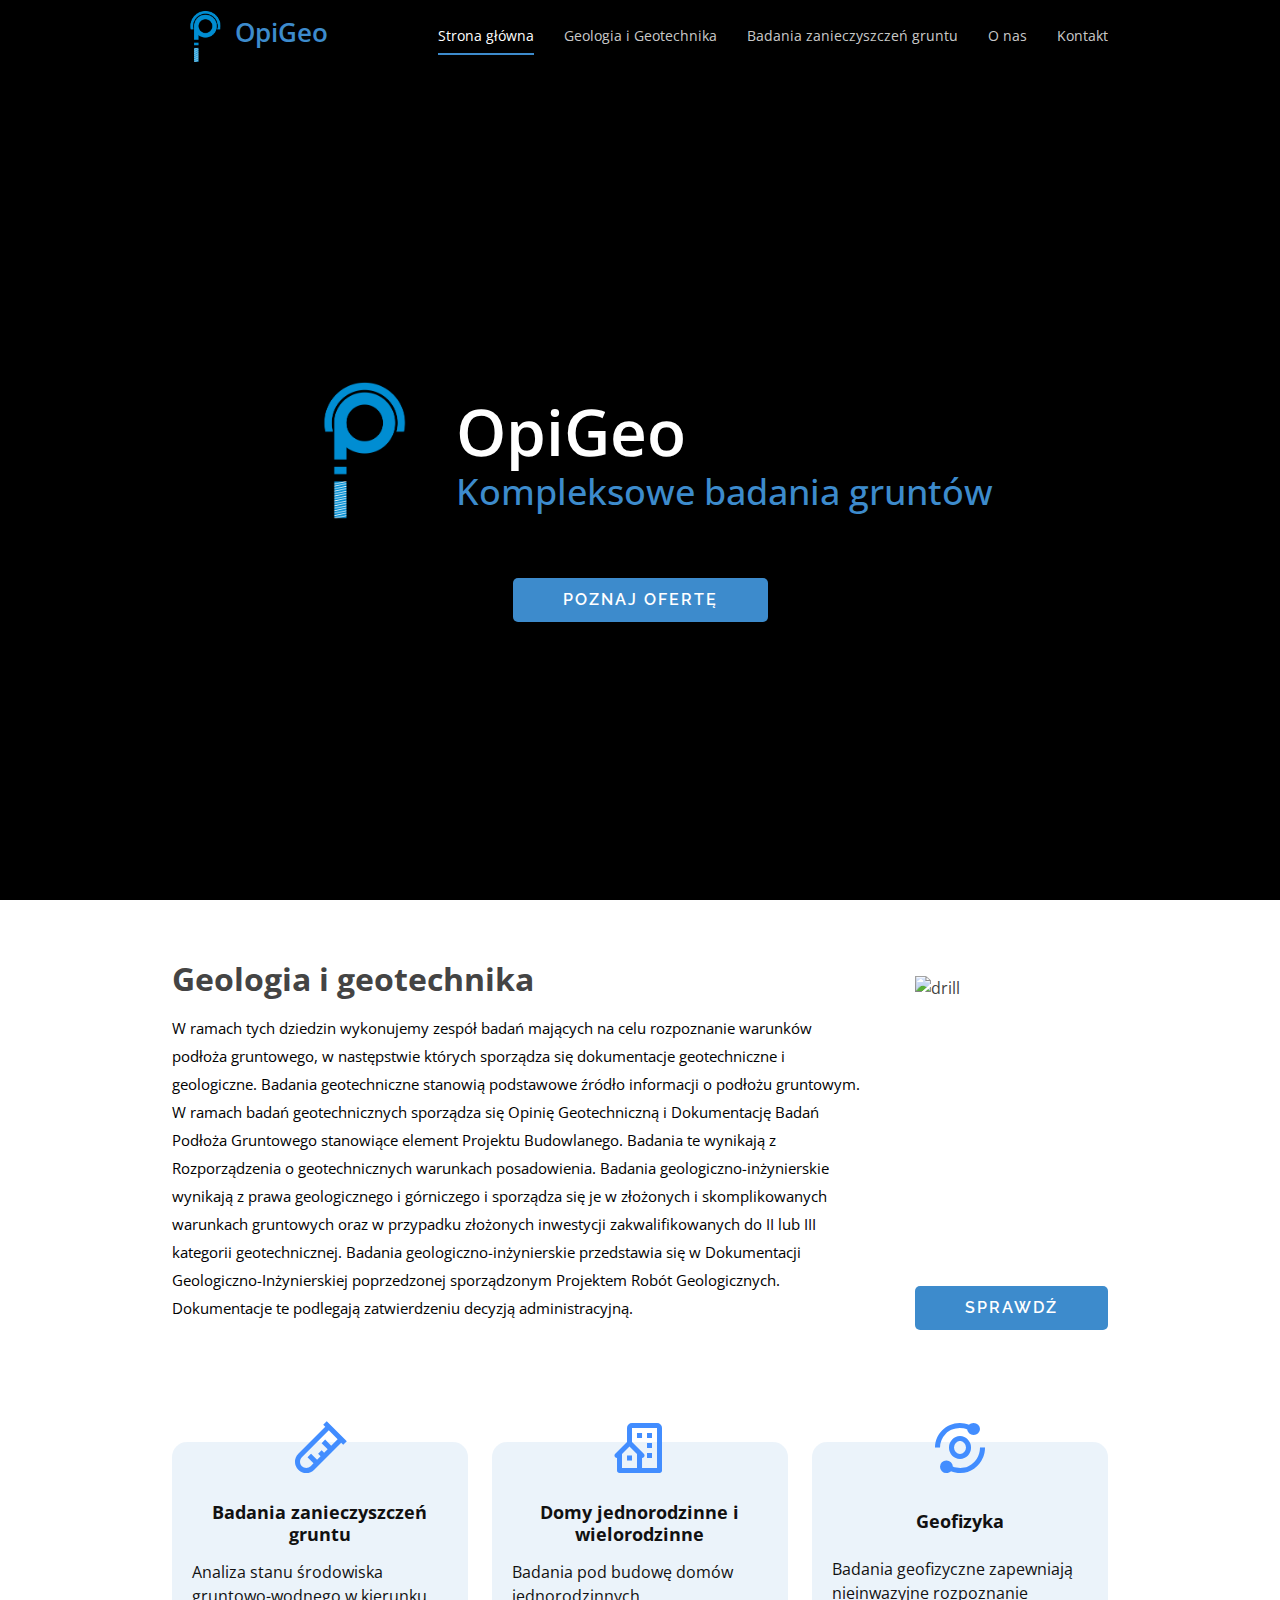
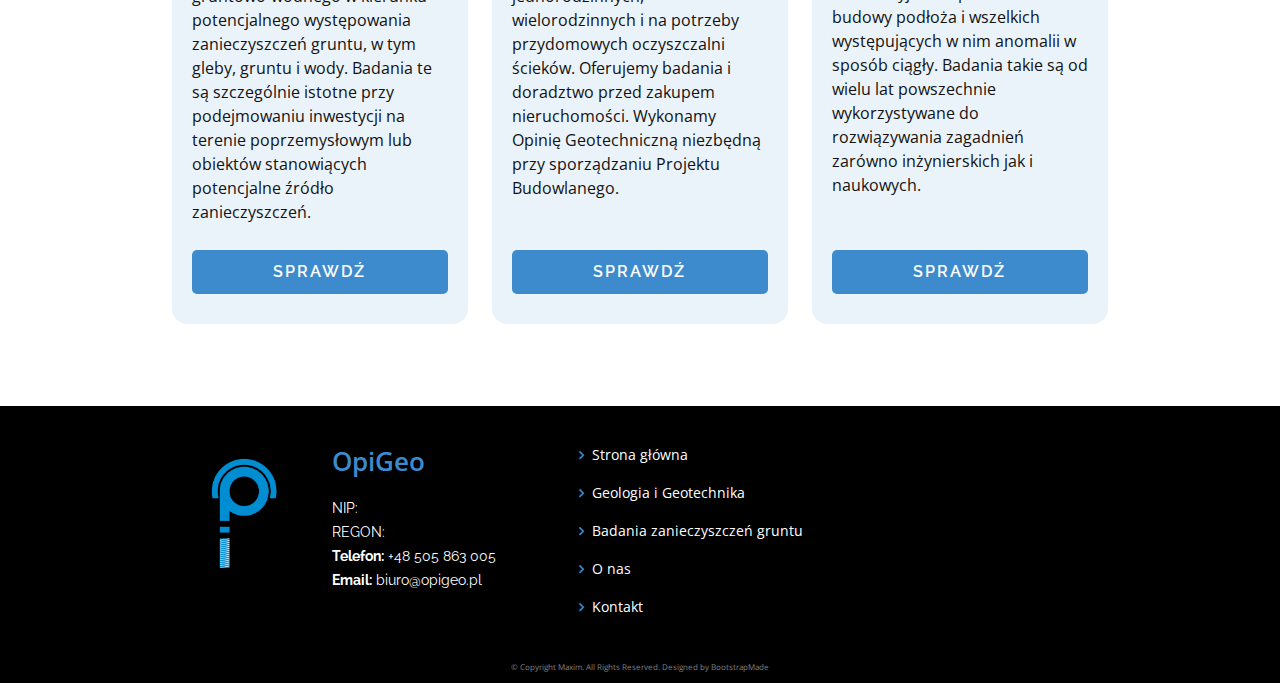
==== index.html @ 68a8a33f "deleted unnecessary vendor files" ====
<!DOCTYPE html>
<html lang="en">

<head>
  <meta charset="utf-8">
  <meta content="width=device-width, initial-scale=1.0" name="viewport">

  <title>Opigeo | Badania geologiczne</title>
  <meta content="Badania pod budowę domów jednorodzinnych, wielorodzinnych i na potrzeby przydomowych oczyszczalni ścieków" name="description">
  <meta content="Badania geologiczne Warszawa wiercenia Warszawa wiercenia Mińsk wiercenia Siedlce geolog Warszawa geolog" name="keywords">

  <!-- Favicons -->
  <link href="assets/img/logo.png" rel="icon">
  <link href="assets/img/logo.png" rel="apple-touch-icon">

  <!-- Google Fonts -->
  <link href="https://fonts.googleapis.com/css?family=Open+Sans:300,300i,400,400i,600,600i,700,700i|Raleway:300,300i,400,400i,500,500i,600,600i,700,700i|Poppins:300,300i,400,400i,500,500i,600,600i,700,700i" rel="stylesheet">

  <!-- Vendor CSS Files -->
  <link href="assets/vendor/bootstrap/css/bootstrap.min.css" rel="stylesheet">
  <link href="assets/vendor/boxicons/css/boxicons.min.css" rel="stylesheet">

  <!-- Template Main CSS File -->
  <link href="css/style.css" rel="stylesheet">
</head>

<body>
  <!-- ======= Header ======= -->
  <header id="header" class="fixed-top d-flex align-items-center">
    <div class="container d-flex justify-content-between">
      <!-- Logo -->
      <div class="logo">
        <a href="index.html"><img src="assets/img/logo.png" alt="logo" class="img-fluid">OpiGeo</a>
      </div>
      <!-- Navbar -->
      <nav id="navbar" class="navbar">
        <ul>
          <li><a class="nav-link active" href="index.html">Strona główna</a></li>
          <li><a class="nav-link" href="geology-and-geophysics.html">Geologia i Geotechnika</a></li>
          <li><a class="nav-link" href="contamination-surveys.html">Badania zanieczyszczeń gruntu</a></li>
          <li><a class="nav-link" href="about.html">O nas</a></li>
          <li><a class="nav-link" href="contact.html">Kontakt</a></li>
        </ul>
        <i class="bi bi-list mobile-nav-toggle"></i>
      </nav>
    </div>
  </header>

  <main id="main">
    <!-- Banner -->
    <section id="banner" class="d-flex flex-column justify-content-center align-items-center">
      <div class="d-flex align-items-center align-items-sm-end flex-column flex-sm-row">
        <img src="assets/img/logo.png" alt="logo">
        <div class="container" data-aos="fade-up">
          <h1>OpiGeo</h1>
          <h2>Kompleksowe badania gruntów</h2>
        </div>
      </div>
      <a href="#services" class="btn-get-started scrollto">
        <p>Poznaj ofertę</p>
      </a>
    </section>

    <!-- ======= Geofizyka i Geotechnika ======= -->
    <section id="services" class="services">
      <div class="container">
        <div class="big-box">
          <div class="d-flex">
            <div>
              <h2 class="big-box-title mb-3">Geologia i geotechnika</h2>
              <p class="description">
                W ramach tych dziedzin wykonujemy zespół badań mających na celu rozpoznanie warunków podłoża gruntowego, w następstwie których sporządza się dokumentacje geotechniczne i geologiczne.
                
                Badania geotechniczne stanowią podstawowe źródło informacji o podłożu gruntowym. W ramach badań geotechnicznych sporządza się Opinię Geotechniczną i Dokumentację Badań Podłoża Gruntowego stanowiące element Projektu Budowlanego. Badania te wynikają z Rozporządzenia o geotechnicznych warunkach posadowienia.
                
                Badania geologiczno-inżynierskie wynikają z prawa geologicznego i górniczego i sporządza się je w złożonych i skomplikowanych warunkach gruntowych oraz w przypadku złożonych inwestycji zakwalifikowanych do II lub III kategorii geotechnicznej.
                Badania geologiczno-inżynierskie przedstawia się w Dokumentacji Geologiczno-Inżynierskiej poprzedzonej sporządzonym Projektem Robót Geologicznych. Dokumentacje te podlegają zatwierdzeniu decyzją administracyjną.
              </p>
            </div>
            <div class="ms-lg-5 d-flex flex-column justify-content-between pt-3">
              <img src="https://i.imgur.com/B8pIRkp.png" alt="drill" height="300">
              <a href="geology-and-geophysics.html" class="box-btn">Sprawdź</a>
            </div>
          </div>
        </div>

        <!-- Badania zanieczyszczeń gruntu -->
        <div class="row">
          <div class="col-md-12 col-lg-4 d-flex align-items-stretch mb-5 mb-lg-0">
            <div class="icon-box">
              <a href="contamination-surveys.html">
                <div class="icon"><i class="bx bx-test-tube"></i></div>
                <h4 class="title">Badania zanieczyszczeń gruntu</h4>
                <p class="description">
                  Analiza stanu środowiska gruntowo-wodnego w  kierunku potencjalnego występowania zanieczyszczeń gruntu, w tym gleby, gruntu i wody. Badania te są szczególnie istotne przy podejmowaniu inwestycji na terenie poprzemysłowym lub obiektów stanowiących potencjalne źródło zanieczyszczeń.
                </p>
                <a href="contamination-surveys.html" class="box-btn">Sprawdź</a>
              </a>
            </div>
          </div>

          <!-- Domy jednorodzinne i wielorodzinne -->
          <div class="col-md-12 col-lg-4 d-flex align-items-stretch mb-5 mb-lg-0">
            <div class="icon-box">
              <a href="geology-and-geophysics.html#houses-and-buildings">
                <div class="icon"><i class="bx bx-building-house"></i></div>
                <h4 class="title">Domy jednorodzinne i wielorodzinne</h4>
                <p class="description">
                  Badania pod budowę domów jednorodzinnych, wielorodzinnych i na potrzeby przydomowych oczyszczalni ścieków. Oferujemy badania i doradztwo przed zakupem nieruchomości. Wykonamy Opinię Geotechniczną niezbędną przy sporządzaniu Projektu Budowlanego.
                </p>
                <a href="geology-and-geophysics.html#houses-and-buildings" class="box-btn">Sprawdź</a>
              </a>
            </div>
          </div>

          <!-- Geofizyka -->
          <div class="col-md-12 col-lg-4 d-flex align-items-stretch mb-5 mb-lg-0">
            <div class="icon-box">
              <a href="geology-and-geophysics.html#geophysics">
                <div class="icon"><i class="bx bx-analyse"></i></div>
                <h4 class="title">Geofizyka</h4>
                <p class="description">
                  Badania geofizyczne zapewniają nieinwazyjne rozpoznanie budowy podłoża i wszelkich występujących w nim anomalii w sposób ciągły. Badania takie są od wielu lat powszechnie wykorzystywane do rozwiązywania zagadnień zarówno inżynierskich jak i naukowych.
                </p>
                <a href="geology-and-geophysics.html#geophysics" class="box-btn">Sprawdź</a>
              </a>
            </div>
          </div>
        </div>
      </div>
    </section>
  </main>

  <!-- ======= Footer ======= -->
  <footer id="footer">
    <div class="footer-top">
      <div class="container">
        <div class="row">
          <div class="col-lg-2 col-sm-2">
            <img src="assets/img/logo.png" alt="logo">
          </div>

          <div class="col-lg-3 col-sm-4">
            <div class="footer-info">
              <h3>OpiGeo</h3>
              <p>
                NIP:
                <br>
                REGON:
                <br>
                <strong>Telefon:</strong> +48 505 863 005<br>
                <strong>Email:</strong> biuro@opigeo.pl<br>
              </p>
            </div>
          </div>

          <div class="col-lg-6 col-sm-6 footer-links d-sm-block d-none">
            <ul>
              <li><i class="bx bx-chevron-right"></i> <a href="index.html">Strona główna</a></li>
              <li><i class="bx bx-chevron-right"></i> <a href="geology-and-geophysics.html">Geologia i Geotechnika</a></li>
              <li><i class="bx bx-chevron-right"></i> <a href="contamination-surveys.html">Badania zanieczyszczeń gruntu</a></li>
              <li><i class="bx bx-chevron-right"></i> <a href="about.html">O nas</a></li>
              <li><i class="bx bx-chevron-right"></i> <a href="contact.html">Kontakt</a></li>
            </ul>
          </div>
        </div>
      </div>
    </div>

    <div class="container">
      <div class="credits">
        &copy; Copyright Maxim. All Rights Reserved. Designed by <a href="https://bootstrapmade.com/">BootstrapMade</a>
      </div>
    </div>
  </footer>

  <a href="#" class="back-to-top d-flex align-items-center justify-content-center"><i class="bi bi-arrow-up-short"></i></a>

  <!-- Vendor JS Files -->
  <script src="assets/vendor/bootstrap/js/bootstrap.bundle.min.js"></script>

  <!-- Template Main JS File -->
  <script src="js/main.js"></script>

  <!-- Schema -->
  <script type="application/ld+json">
    {
      "@context": "https://schema.org/",
      "@type": "Service",
      "serviceType": "Badania geologiczne i geofizyczne",
      "provider": {
        "@type": "LocalBusiness",
        "name": "OpiGeo"
      },
      "areaServed": {
        "@type": "AdministrativeArea",
        "name": "Warszawa"
      },
      "availableChannel": {
        "serviceLocation": {
          "@type": "Office",
          "name": "Warszawa",
          "address": {
            "@type": "PostalAddress",
            "streetAddress": "Potockich 112/32",
            "addressLocality": "Warszawa",
            "addressRegion": "Mazowieckie",
            "postalCode": "04-534"
          }
        }
      }
      "hasOfferCatalog": {
        "@type": "OfferCatalog",
        "name": "Badania gruntów",
        "itemListElement": [
          {
            "@type": "Offer",
            "itemOffered": {
              "@type": "Service",
              "name": "Badania geologiczne"
            }
          },
          {
            "@type": "Offer",
            "itemOffered": {
              "@type": "Service",
              "name": "Badania geofizyczne"
            }
          },
          {
            "@type": "Offer",
            "itemOffered": {
              "@type": "Service",
              "name": "Badania zanieczyszczeń"
            }
          },
          {
            "@type": "Offer",
            "itemOffered": {
              "@type": "Service",
              "name": "Dokumentacja geotechniczna"
            }
          },
        ]
      },
    }
  </script>
</body>
</html>
---- css/style.css ----
/*--------------------------------------------------------------
# General
--------------------------------------------------------------*/
body {
  font-family: "Open Sans", sans-serif;
  color: #444444;
  position: relative;
  min-height: 100vh;
  display: flex;
  flex-direction: column;
  justify-content: space-between;
}

a {
  color: rgba(61, 139, 204, 1);
  text-decoration: none;
}

a:hover {
  color: rgb(18, 123, 209);
  text-decoration: none;
}
/*--------------------------------------------------------------
# Back to top button
--------------------------------------------------------------*/
.back-to-top {
  position: fixed;
  visibility: hidden;
  opacity: 0;
  right: 15px;
  bottom: 15px;
  z-index: 996;
  background: rgba(61, 139, 204, 1);
  width: 40px;
  height: 40px;
  border-radius: 4px;
  transition: all 0.4s;
}
.back-to-top i {
  font-size: 28px;
  color: #fff;
  line-height: 0;
}
.back-to-top:hover {
  background: rgba(61, 139, 204, 1);
  color: #fff;
}
.back-to-top.active {
  visibility: visible;
  opacity: 1;
}

[data-aos-delay] {
  transition-delay: 0s !important;
}

/*--------------------------------------------------------------
# Header
--------------------------------------------------------------*/
#header {
  height: 70px;
  transition: all 0.5s;
  z-index: 997;
  background: #000;
}
#header .logo a, #header .logo h1 a:hover {
  font-size: 26px;
  margin: 0;
  font-weight: 600;
  text-decoration: none;
}
#header .logo img {
  padding: 0;
  margin: 0;
  max-height: 75px;
}
@media (max-width: 992px) {
  #header {
    height: 60px;
  }
}

/*--------------------------------------------------------------
# Navigation Menu
--------------------------------------------------------------*/
/* Desktop Navigation */
.navbar {
  padding: 0;
}
.navbar ul {
  margin: 0;
  padding: 0;
  display: flex;
  list-style: none;
  align-items: center;
}
.navbar li {
  position: relative;
}
.navbar > ul > li + li {
  margin-left: 30px;
}
.navbar a, .navbar a:focus {
  display: flex;
  align-items: center;
  justify-content: space-between;
  padding: 12px 0;
  font-size: 14px;
  color: rgba(255, 255, 255, 0.8);
  white-space: nowrap;
  transition: 0.3s;
  position: relative;
}
.navbar a i, .navbar a:focus i {
  font-size: 12px;
  line-height: 0;
  margin-left: 5px;
}
.navbar > ul > li > a:before {
  content: "";
  position: absolute;
  width: 100%;
  height: 2px;
  bottom: 3px;
  left: 0;
  background-color: rgba(61, 139, 204, 1);
  visibility: hidden;
  width: 0px;
  transition: all 0.3s ease-in-out 0s;
}
.navbar a:hover:before, .navbar li:hover > a:before, .navbar .active:before {
  visibility: visible;
  width: 100%;
}
.navbar a:hover, .navbar .active, .navbar .active:focus, .navbar li:hover > a {
  color: #fff;
}
.navbar .dropdown ul {
  display: block;
  position: absolute;
  left: 0;
  top: 100%;
  margin: 0;
  padding: 10px 0;
  z-index: 99;
  opacity: 0;
  visibility: hidden;
  background: #fff;
  box-shadow: 0px 0px 30px rgba(127, 137, 161, 0.25);
  transition: 0.3s;
}
.navbar .dropdown ul li {
  min-width: 200px;
}
.navbar .dropdown ul a {
  padding: 10px 20px;
  font-size: 14px;
  text-transform: none;
  font-weight: 500;
  color: #062822;
}
.navbar .dropdown ul a i {
  font-size: 12px;
}
.navbar .dropdown ul a:hover, .navbar .dropdown ul .active:hover, .navbar .dropdown ul li:hover > a {
  color: rgba(61, 139, 204, 1);
}
.navbar .dropdown:hover > ul {
  opacity: 1;
  visibility: visible;
}
.navbar .dropdown .dropdown ul {
  top: 0;
  left: calc(100% - 30px);
  visibility: hidden;
}
.navbar .dropdown .dropdown:hover > ul {
  opacity: 1;
  top: 0;
  left: 100%;
  visibility: visible;
}
@media (max-width: 1366px) {
  .navbar .dropdown .dropdown ul {
    left: -90%;
  }
  .navbar .dropdown .dropdown:hover > ul {
    left: -100%;
  }
}

/* Mobile Navigation */
.mobile-nav-toggle {
  color: #fff;
  font-size: 28px;
  cursor: pointer;
  display: none;
  line-height: 0;
  transition: 0.5s;
}

@media (max-width: 991px) {
  .mobile-nav-toggle {
    display: block;
  }

  .navbar ul {
    display: none;
  }
}
.navbar-mobile {
  position: fixed;
  overflow: hidden;
  top: 0;
  right: 0;
  left: 0;
  bottom: 0;
  background: rgba(16, 31, 29, 0.9);
  transition: 0.3s;
  z-index: 0;
}
.navbar-mobile .mobile-nav-toggle {
  position: absolute;
  top: 15px;
  right: 15px;
}
.navbar-mobile ul {
  display: block;
  position: absolute;
  top: 55px;
  right: 15px;
  bottom: 15px;
  left: 15px;
  padding: 10px 0;
  background-color: #fff;
  overflow-y: auto;
  transition: 0.3s;
}
.navbar-mobile > ul > li + li {
  margin: 0;
}
.navbar-mobile a:hover:before, .navbar-mobile li:hover > a:before, .navbar-mobile .active:before {
  visibility: hidden;
}
.navbar-mobile a, .navbar-mobile a:focus {
  padding: 10px 20px;
  font-size: 15px;
  color: #21413c;
}
.navbar-mobile a:hover, .navbar-mobile .active, .navbar-mobile li:hover > a {
  color: rgba(61, 139, 204, 1);
}
.navbar-mobile .getstarted, .navbar-mobile .getstarted:focus {
  margin: 15px;
}
.navbar-mobile .dropdown ul {
  position: static;
  display: none;
  margin: 10px 20px;
  padding: 10px 0;
  z-index: 99;
  opacity: 1;
  visibility: visible;
  background: #fff;
  box-shadow: 0px 0px 30px rgba(127, 137, 161, 0.25);
}
.navbar-mobile .dropdown ul li {
  min-width: 200px;
}
.navbar-mobile .dropdown ul a {
  padding: 10px 20px;
}
.navbar-mobile .dropdown ul a i {
  font-size: 12px;
}
.navbar-mobile .dropdown ul a:hover, .navbar-mobile .dropdown ul .active:hover, .navbar-mobile .dropdown ul li:hover > a {
  color: rgba(61, 139, 204, 1);
}
.navbar-mobile .dropdown > .dropdown-active {
  display: block;
}
/*--------------------------------------------------------------
# Main
--------------------------------------------------------------*/
#main {
  flex: 1 1 0;
  padding-top: 70px;
}
@media (max-width: 992px) {
  #main {
    padding-top: 60px;
  }
}
/*--------------------------------------------------------------
# Sections General
--------------------------------------------------------------*/
section {
  padding: 20px 0 50px 0;
  overflow: hidden;
}
.section-bg {
  background-color: rgba(61, 139, 204, 0.1);
}
.section-title {
  padding-bottom: 40px;
  text-align: center;
  color: rgba(61, 139, 204, 1);
  margin: 3rem 0 5rem 0;
  text-transform: uppercase;
  font-size: 60px;
  z-index: 3;
  font-weight: 600;
  padding-bottom: 0;
  letter-spacing: 1px;
}
.section-title p {
  margin-bottom: 0;
}
@media(max-width: 576px) {
  .section-title {
    font-size: 32px;
  }
}
/*--------------------------------------------------------------
# Swiper
--------------------------------------------------------------*/
.swiper .swiper-carousel, .swiper .swiper-slider {
  overflow: hidden;
}
.swiper .swiper-item {
  box-sizing: content-box;
  height: 570px;
  width: auto;
}
.swiper .swiper-item img {
  box-sizing: content-box;
  height: 500px;
  width: 100%;
  border-radius: 10px;
}
.swiper .swiper-item h4 {
  font-size: 14px;
  color: #999;
  margin: 20px 0;
  text-align: center;
}
.swiper .swiper-pagination {
  margin-top: 20px;
  position: relative;
}
.swiper .swiper-pagination .swiper-pagination-bullet {
  width: 12px;
  height: 12px;
  background-color: #fff;
  opacity: 1;
  border: 1px solid rgba(61, 139, 204, 1);
}
.swiper .swiper-pagination .swiper-pagination-bullet-active {
  background-color: rgba(61, 139, 204, 1);
}
@media (max-width: 768px) {
  .swiper .swiper-item {
    height: 470px;
  }
  .swiper .swiper-item img {
  height: 400px;
}
}
@media (max-width: 576px) {
  .swiper .swiper-item {
    height: 300px;
  }
  .swiper .swiper-item img {
    height: 250px;
  }
}
/*--------------------------------------------------------------
# Banner Section
--------------------------------------------------------------*/
#banner {
  width: 100%;
  height: calc(100vh - 70px);
  background: url("https://i.imgur.com/GIBEQB3.jpg") center;
  background-color: black;
  background-size: cover;
  position: relative;
  padding: 0;
  margin-bottom: 40px;
}
#banner:before {
  content: "";
  background: rgba(0, 0, 0, 0.5);
  position: absolute;
  bottom: 0;
  top: 0;
  left: 0;
  right: 0;
  z-index: 1;
}
#banner img {
  z-index: 2;
  max-height: 200px;
}
#banner .container {
  z-index: 2;
  margin-top: -60px;
}
#banner h1 {
  margin: 0 0 10px 0;
  font-size: 64px;
  font-weight: 600;
  line-height: 56px;
  color: #fff;
}
#banner h2 {
  color: rgba(61, 139, 204, 1);
  margin-bottom: 35px;
  font-size: 36px;
}
#banner .btn-get-started {
  font-family: "Raleway", sans-serif;
  text-transform: uppercase;
  font-weight: 600;
  font-size: 16px;
  letter-spacing: 2px;
  padding: 10px 50px;
  border-radius: 5px;
  transition: 0.5s;
  background: rgba(61, 139, 204, 1);
  color: #fff;
  z-index: 2;
  margin-top: 30px;
}
#banner .btn-get-started:hover {
  background: #fff;
  color: rgba(61, 139, 204, 1);
}
#banner .btn-get-started p {
  margin-bottom: 0;
}
@media (min-width: 1024px) {
  #banner {
    background-attachment: fixed;
  }
}
@media (max-width: 992px) {
  #banner {
    height: calc(83vh - 60px);
  }
}
@media (max-width: 768px) {
  #banner {
    height: calc(50vh - 70px);
  }
  #banner h1 {
    font-size: 28px;
    line-height: 36px;
  }
  #banner h2 {
    font-size: 18px;
    line-height: 24px;
    margin-bottom: 30px;
  }
}
@media (max-width: 576px) {
  #banner {
    height: calc(100vh - 70px);
  }
  #banner h1 {
    text-align: center;
  }
  #banner h2 {
    text-align: center;
  }
  #banner img {
    margin-bottom: 70px;
    max-height: 150px;
  }
}
#banner.subpage-banner {
  height: 30vh;
}
/*--------------------------------------------------------------
# Services
--------------------------------------------------------------*/
.services .box {
  margin: 2.5rem 0;
}
.services .big-box {
  margin-bottom: 7rem;
}
.services .big-box .big-box-title {
  font-weight: 700;
}
.services .big-box .description {
  font-size: 15px;
  line-height: 28px;
  color: #000;
  margin-bottom: 0;
}
.services .icon-box {
  padding: 60px 20px 30px 20px;
  position: relative;
  display: flex;
  flex-direction: column;
  justify-content: space-between;
  margin: 0;
  background: rgba(61, 139, 204, 0.1);
  transition: all 0.3s ease-in-out;
  border-radius: 15px;
  margin-bottom: 2rem;
  overflow: visible;
}
.services .icon-box:hover {
  box-shadow: 0 2px 29px 0 rgba(61, 139, 204, 0.4);
}
.services .icon i {
  font-size: 60px;
  line-height: 1;
  margin-bottom: 15px;
  color: #428DFF;
  position: absolute;
  top: -24px;
  left: calc(50% - 30px);
}
.services .icon-box .title {
  font-weight: 700;
  margin-bottom: 15px;
  font-size: 18px;
  text-align: center;
  color: #111;
  min-height: 40px;
  display: flex;
  align-items: center;
  justify-content: center;
}
.services .icon-box .description {
    color: #111;
}
.services .box-btn {
  font-family: "Raleway", sans-serif;
  text-transform: uppercase;
  font-weight: 600;
  font-size: 16px;
  letter-spacing: 2px;
  padding: 10px 50px;
  border-radius: 5px;
  transition: 0.5s;
  background: rgba(61, 139, 204, 1);
  color: #fff;
  z-index: 2;
  margin-top: 10px;
  display: flex;
  justify-content: center;
}
.services .box-btn:hover {
  background: #fff;
  color: rgba(61, 139, 204, 1);
  box-shadow: 0 2px 29px 0 rgba(61, 139, 204, 0.4);
}

@media (max-width: 992px) {
  .services .big-box > div {
    flex-direction: column;
  }
  .services .big-box img {
    width: auto;
    margin: 0 auto;
    margin-bottom: 30px;
  }
  .services .big-box .description {
    margin: 2rem 0 2rem 0;
  }
}
@media (max-width: 576px) {
  .services .description img {
    float: none;
    max-width: 300px;
    height: auto;
    margin: 1rem auto 3rem auto;
  }
}

/*--------------------------------------------------------------
# Geology and Geophysics
--------------------------------------------------------------*/
.geo div.d-flex {
  margin-bottom: 5rem;
  justify-content: space-between;
}
.geo h3 {
  font-weight: 700;
  margin-bottom: 2rem;
}
.geo img {
  max-width: 500px;
  max-height: 400px;
  border-radius: 10px;
  margin-left: 3rem;
}
.geo ul {
  padding-left: 0;
}
.geo ul.column {
  width: 500px;
  margin-left: 3rem;
}
.geo ul li {
  list-style-type: none;
  padding: 5px 0;
  display: flex;
}
.geo ul li:before {
  content: url('https://i.imgur.com/yeJZDq8.png?1') ;
  display: block;
  margin-right: 15px;
}
.geo .box-btn {
  text-align: center;
  min-width: 300px;
}
@media (max-width: 992px) {
  .geo div.d-flex {
    flex-direction: column;
  }
  .geo img {
    max-width: 100%;
    max-height: auto;
    margin-left: 0;
  }
  .geo ul.column {
    width: 100%;
    margin-left: 0;
  }
}
/*--------------------------------------------------------------
# Contamination surveys
--------------------------------------------------------------*/
.contamination-surveys .container {
  flex-wrap: wrap;
  margin: 40px auto;
}
.contamination-surveys .container img {
  max-width: 500px;
  max-height: 400px;
  border-radius: 10px;
  margin-left: 3rem;
  margin-bottom: 3rem;
}
.contamination-surveys ul {
  padding-left: 0;
}
.contamination-surveys ul.column {
  width: 500px;
  margin-left: 3rem;
}
.contamination-surveys ul li {
  list-style-type: none;
  padding: 10px 0;
  display: flex;
}
.contamination-surveys ul li:before {
  content: url('https://i.imgur.com/yeJZDq8.png?1') ;
  display: block;
  margin-right: 15px;
}
.contamination-surveys .text p {
  margin-bottom: 1rem;
  text-align: justify;
}
.contamination-surveys .text p:last-of-type {
  margin-bottom: 2rem;
}
@media (min-width: 1400px) {
  .container {
      max-width: 960px;
  }
}
@media (min-width: 1200px) {
  .container {
      max-width: 960px;
  }
}
@media(max-width: 992px) {
  .contamination-surveys .container img {
    margin-left: 0;
    max-width: 100%;
  }
}
/*--------------------------------------------------------------
# Contact
--------------------------------------------------------------*/
.contact p {
  text-align: justify;
}
.contact ul {
  padding-left: 0;
}
.contact ul li {
  list-style-type: none;
  padding: 5px 0;
  display: flex;
}
.contact ul li:before {
  content: url('https://i.imgur.com/yeJZDq8.png?1') ;
  display: block;
  margin-right: 15px;
}
.contact .info {
  padding: 30px;
  width: 100%;
  background: #fff;
  box-shadow: 0px 2px 15px rgba(0, 0, 0, 0.1);
}
.contact .info i {
  font-size: 20px;
  color: rgba(61, 139, 204, 1);
  float: left;
  width: 44px;
  height: 44px;
  background: rgb(207, 234, 255);
  display: flex;
  justify-content: center;
  align-items: center;
  border-radius: 50px;
  transition: all 0.3s ease-in-out;
}
.contact .info h4 {
  padding: 0 0 0 60px;
  font-size: 22px;
  font-weight: 600;
  margin-bottom: 5px;
  color: rgba(61, 139, 204, 1);
}
.contact .info p {
  padding: 0 0 0 60px;
  margin-bottom: 0;
  font-size: 14px;
  color: rgb(10, 68, 116);
}
.contact .info .email p {
  padding-top: 5px;
}
.contact .info .social-links {
  padding-left: 60px;
}
.contact .info .social-links a {
  font-size: 18px;
  display: inline-block;
  background: #333;
  color: #fff;
  line-height: 1;
  padding: 8px 0;
  border-radius: 50%;
  text-align: center;
  width: 36px;
  height: 36px;
  transition: 0.3s;
  margin-right: 10px;
}
.contact .info .social-links a:hover {
  background: rgba(61, 139, 204, 1);
  color: #fff;
}
.contact .info .email:hover i, .contact .info .address:hover i, .contact .info .phone:hover i {
  background: rgba(61, 139, 204, 1);
  color: #fff;
}
.contact .php-email-form {
  width: 100%;
  padding: 30px;
  background: #fff;
  box-shadow: 0 0 24px 0 rgba(0, 0, 0, 0.12);
}
.contact .php-email-form .form-group {
  padding-bottom: 8px;
}
.contact .php-email-form .error-message {
  display: none;
  color: #fff;
  background: #ed3c0d;
  text-align: left;
  padding: 15px;
  font-weight: 600;
}
.contact .php-email-form .error-message br + br {
  margin-top: 25px;
}
.contact .php-email-form .sent-message {
  display: none;
  color: #fff;
  background: rgba(61, 139, 204, 1);
  text-align: center;
  padding: 15px;
  font-weight: 600;
}
.contact .php-email-form .loading {
  display: none;
  background: #fff;
  text-align: center;
  padding: 15px;
}
.contact .php-email-form .loading:before {
  content: "";
  display: inline-block;
  border-radius: 50%;
  width: 24px;
  height: 24px;
  margin: 0 10px -6px 0;
  border: 3px solid rgba(61, 139, 204, 1);
  border-top-color: #eee;
  -webkit-animation: animate-loading 1s linear infinite;
  animation: animate-loading 1s linear infinite;
}
.contact .php-email-form input, .contact .php-email-form textarea {
  border-radius: 0;
  box-shadow: none;
  font-size: 14px;
}
.contact .php-email-form input {
  height: 44px;
}
.contact .php-email-form textarea {
  padding: 10px 12px;
}
.contact .php-email-form button[type=submit] {
  background: rgba(61, 139, 204, 1);
  border: 0;
  padding: 10px 24px;
  color: #fff;
  transition: 0.4s;
  border-radius: 4px;
}
.contact .php-email-form button[type=submit]:hover {
  background: rgba(61, 139, 204, 1);
}
@-webkit-keyframes animate-loading {
  0% {
    transform: rotate(0deg);
  }
  100% {
    transform: rotate(360deg);
  }
}
@keyframes animate-loading {
  0% {
    transform: rotate(0deg);
  }
  100% {
    transform: rotate(360deg);
  }
}
/*--------------------------------------------------------------
# Footer
--------------------------------------------------------------*/
#footer {
  background: black;
  padding: 0 0 10px 0;
  color: #fff;
  font-size: 14px;
}
#footer .footer-top {
  background: black;
  padding: 40px 0 10px 0;
}
#footer .footer-top img {
  max-width: 100%;
  margin-top: -15px;
}
#footer .footer-top .footer-info {
  margin-bottom: 15px;
}
#footer .footer-top .footer-info h3 {
  margin: 0 0 20px 0;
  padding: 2px 0 2px 0;
  line-height: 1;
  color: rgba(61, 139, 204, 1);
  font-size: 26px;
  font-weight: 600;
  text-decoration: none;
  font-family: "Open Sans", sans-serif;
}
#footer .footer-top .footer-info p {
  font-size: 14px;
  line-height: 24px;
  margin-bottom: 0;
  font-family: "Raleway", sans-serif;
  color: #fff;
}
#footer .footer-top h4 {
  font-size: 16px;
  font-weight: 600;
  color: #fff;
  position: relative;
  padding-bottom: 12px;
}
#footer .footer-top .footer-links {
  margin-bottom: 15px;
}
#footer .footer-top .footer-links ul {
  list-style: none;
  padding: 0;
  margin: 0;
}
#footer .footer-top .footer-links ul i {
  padding-right: 2px;
  color: rgba(61, 139, 204, 1);
  font-size: 18px;
  line-height: 1;
}
#footer .footer-top .footer-links ul li {
  padding: 10px 0;
  display: flex;
  align-items: center;
}
#footer .footer-top .footer-links ul li:first-child {
  padding-top: 0;
}
#footer .footer-top .footer-links ul a {
  color: #fff;
  transition: 0.3s;
  display: inline-block;
  line-height: 1;
}
#footer .footer-top .footer-links ul a:hover {
  color: rgb(18, 123, 209);
}
#footer .credits, #footer .credits a {
  padding-top: 10px;
  text-align: center;
  font-size: 8px;
  color: grey;
}
@media(max-width: 576px) {
  #footer .footer-top img {
    height: 100px;
  }
}
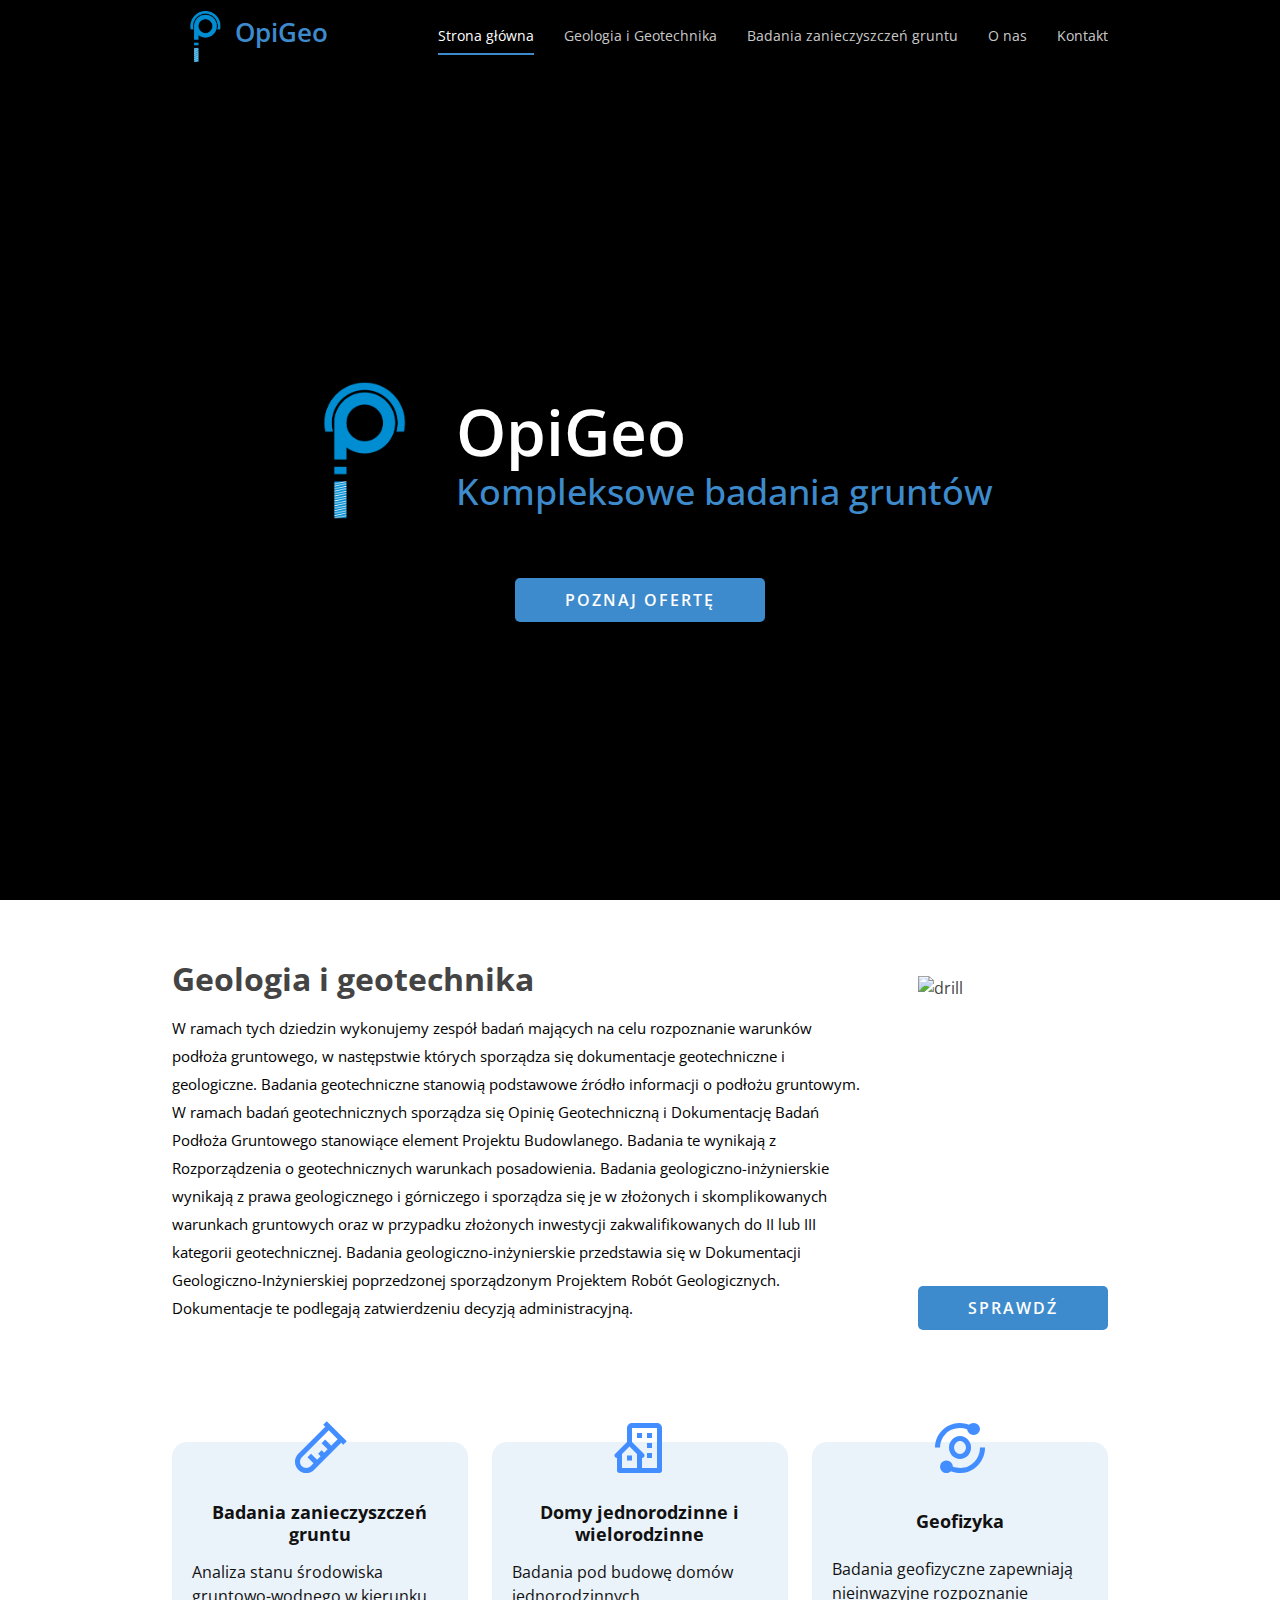
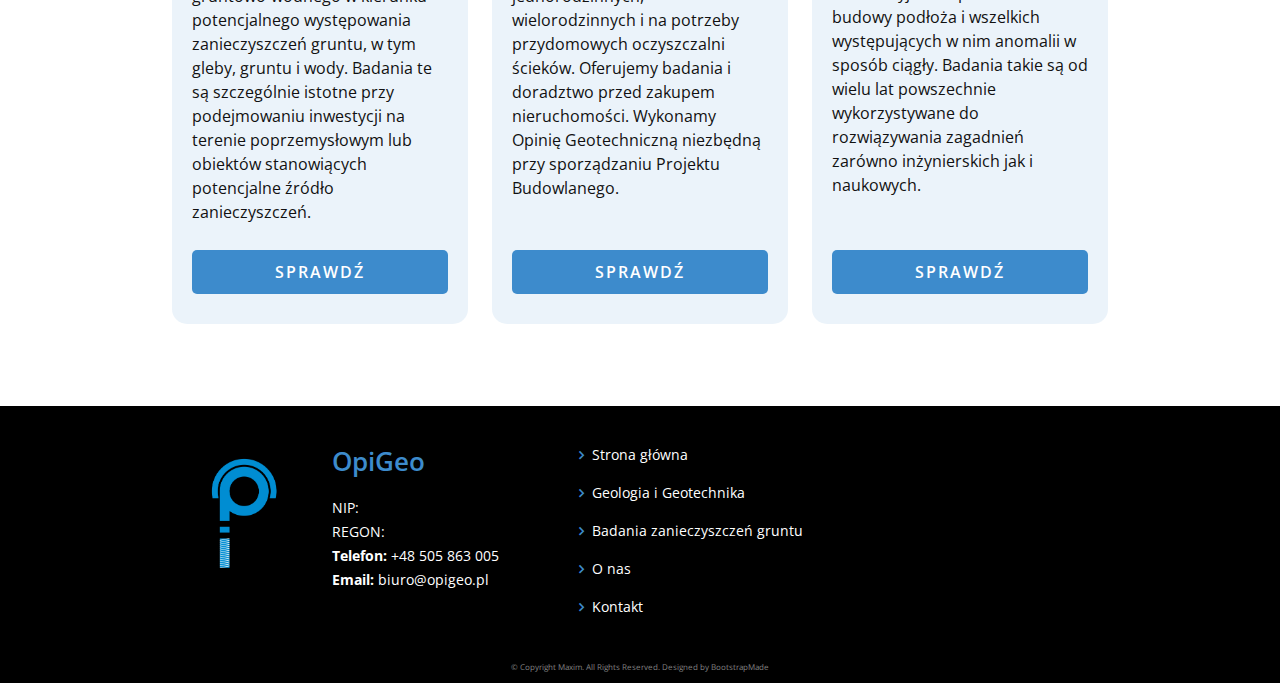
==== commit 6068f399: "fix for google search console bug" ====
--- a/index.html
+++ b/index.html
@@ -7,14 +7,14 @@
 
   <title>Opigeo | Badania geologiczne</title>
   <meta content="Badania pod budowę domów jednorodzinnych, wielorodzinnych i na potrzeby przydomowych oczyszczalni ścieków" name="description">
-  <meta content="Badania geologiczne Warszawa wiercenia Warszawa wiercenia Mińsk wiercenia Siedlce geolog Warszawa geolog" name="keywords">
+  <meta content="opigeo geology opigeo.eu geologia geofizyka badania geologiczne warszawa wiercenia Warszawa wiercenia Mińsk wiercenia Siedlce geolog Warszawa geolog" name="keywords">
 
   <!-- Favicons -->
   <link href="assets/img/logo.png" rel="icon">
   <link href="assets/img/logo.png" rel="apple-touch-icon">
 
   <!-- Google Fonts -->
-  <link href="https://fonts.googleapis.com/css?family=Open+Sans:300,300i,400,400i,600,600i,700,700i|Raleway:300,300i,400,400i,500,500i,600,600i,700,700i|Poppins:300,300i,400,400i,500,500i,600,600i,700,700i" rel="stylesheet">
+  <link href="https://fonts.googleapis.com/css?family=Open+Sans:300,300i,400,400i,600,600i,700,700i" rel="stylesheet">
 
   <!-- Vendor CSS Files -->
   <link href="assets/vendor/bootstrap/css/bootstrap.min.css" rel="stylesheet">
@@ -174,7 +174,7 @@
     </div>
   </footer>
 
-  <a href="#" class="back-to-top d-flex align-items-center justify-content-center"><i class="bi bi-arrow-up-short"></i></a>
+  <a href="#" class="back-to-top d-flex align-items-center justify-content-center"><i class="bx bx-chevron-up"></i></a>
 
   <!-- Vendor JS Files -->
   <script src="assets/vendor/bootstrap/js/bootstrap.bundle.min.js"></script>
@@ -190,7 +190,7 @@
       "serviceType": "Badania geologiczne i geofizyczne",
       "provider": {
         "@type": "LocalBusiness",
-        "name": "OpiGeo"
+        "name": "Opigeo"
       },
       "areaServed": {
         "@type": "AdministrativeArea",
@@ -208,7 +208,7 @@
             "postalCode": "04-534"
           }
         }
-      }
+      },
       "hasOfferCatalog": {
         "@type": "OfferCatalog",
         "name": "Badania gruntów",
--- a/css/style.css
+++ b/css/style.css
@@ -418,7 +418,6 @@
   font-size: 36px;
 }
 #banner .btn-get-started {
-  font-family: "Raleway", sans-serif;
   text-transform: uppercase;
   font-weight: 600;
   font-size: 16px;
@@ -538,7 +537,6 @@
     color: #111;
 }
 .services .box-btn {
-  font-family: "Raleway", sans-serif;
   text-transform: uppercase;
   font-weight: 600;
   font-size: 16px;
@@ -884,7 +882,6 @@
   font-size: 14px;
   line-height: 24px;
   margin-bottom: 0;
-  font-family: "Raleway", sans-serif;
   color: #fff;
 }
 #footer .footer-top h4 {
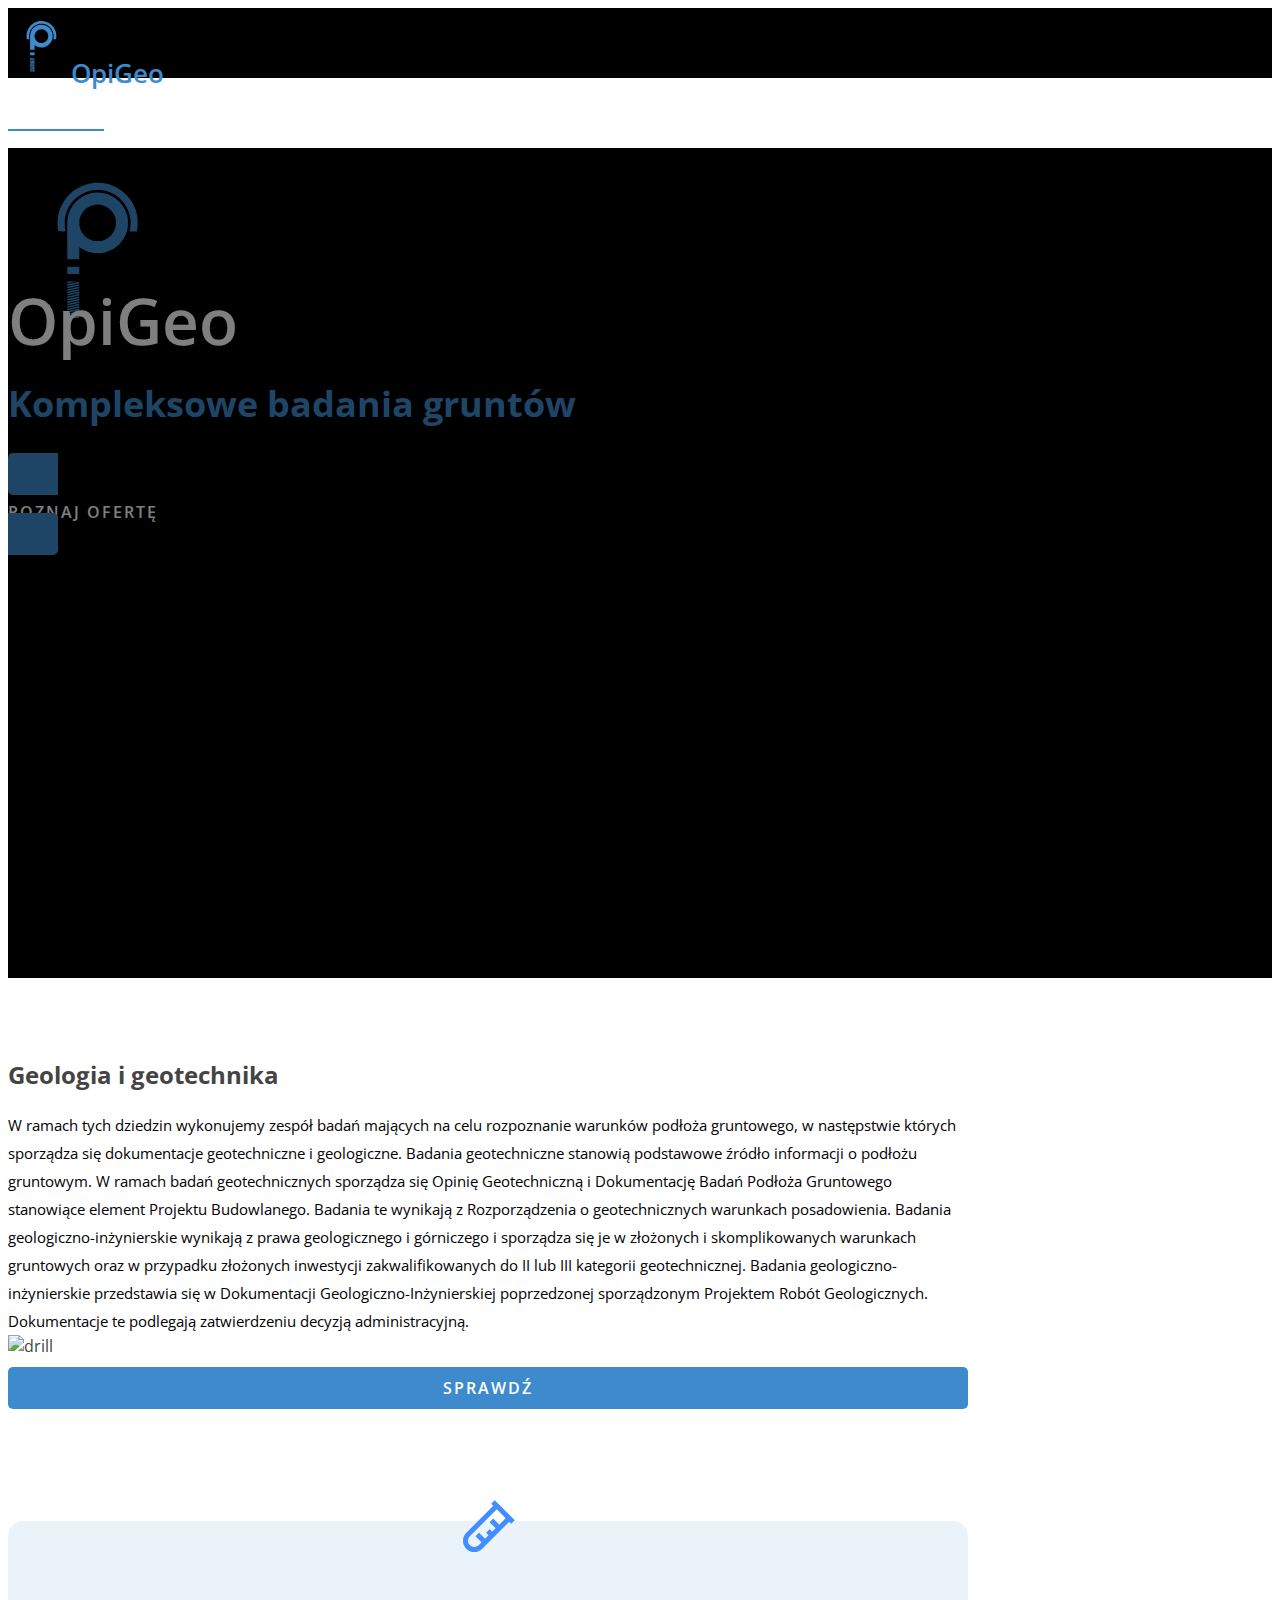
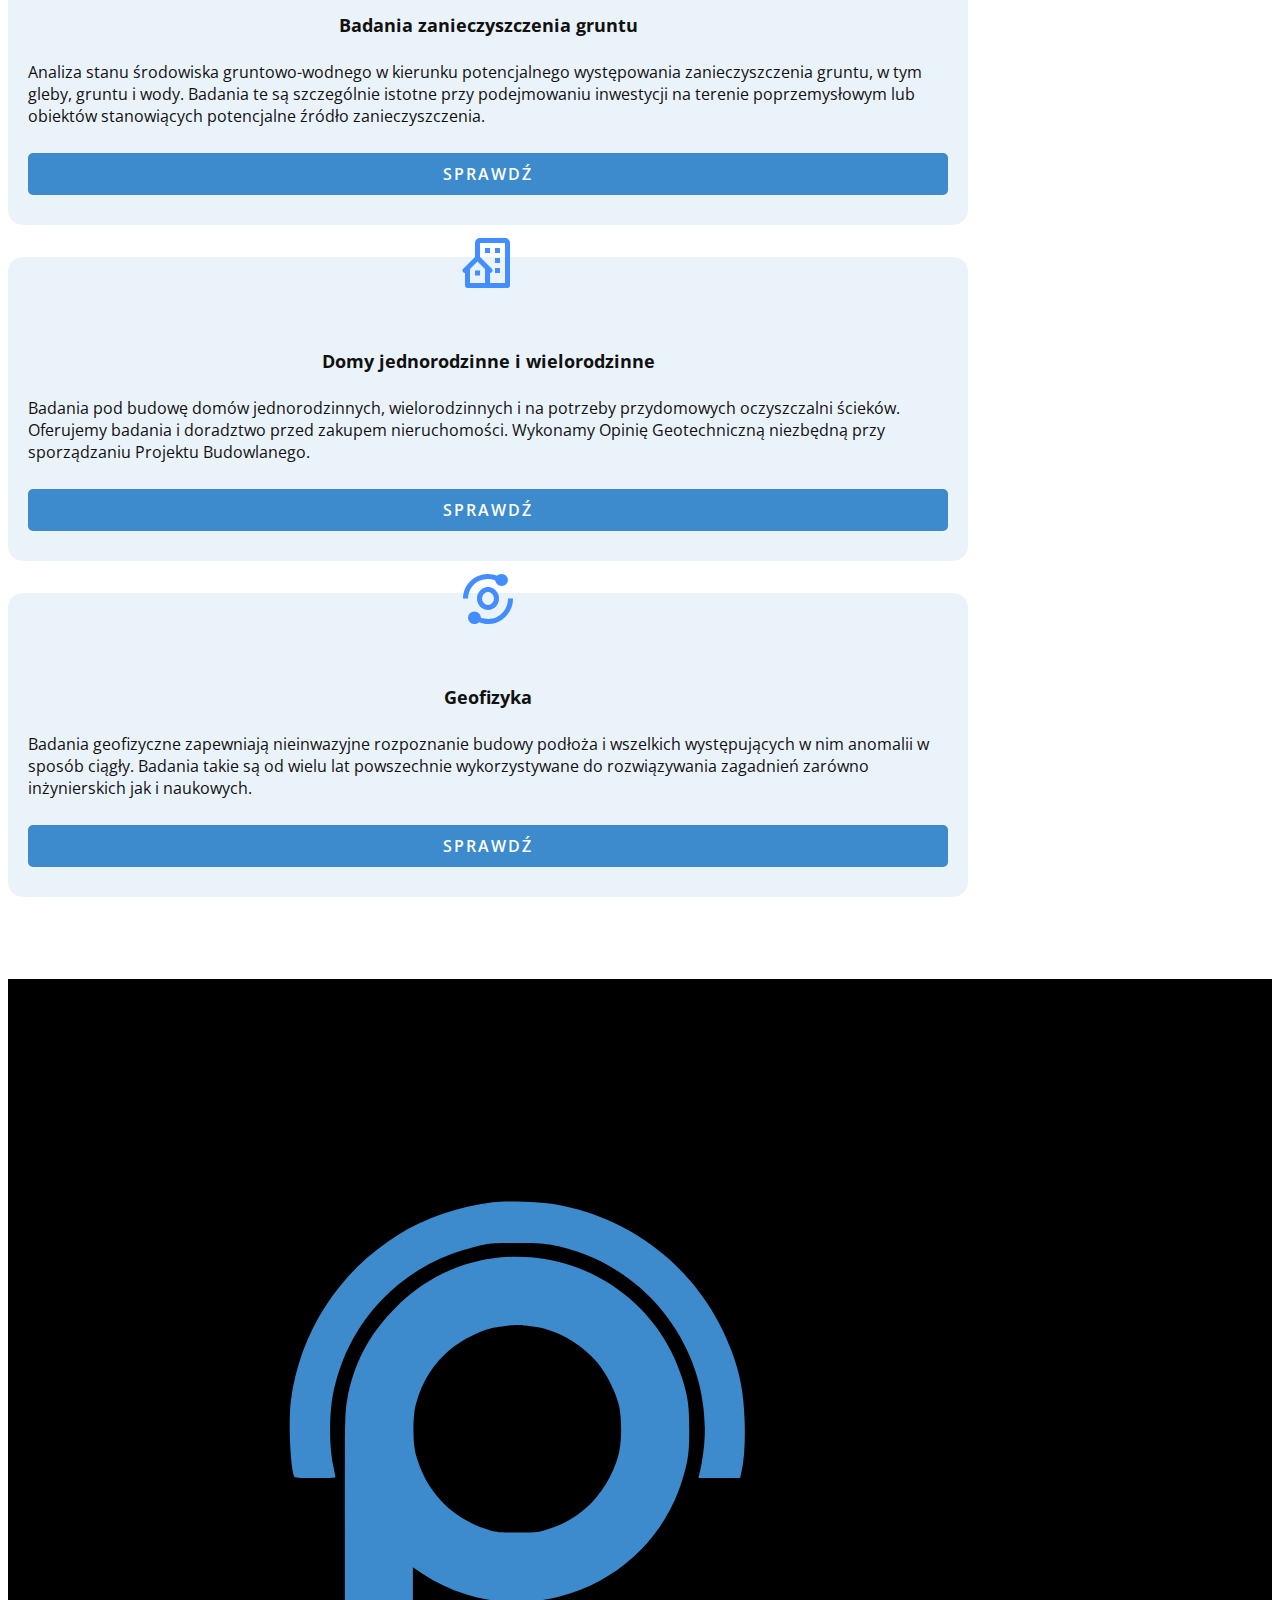
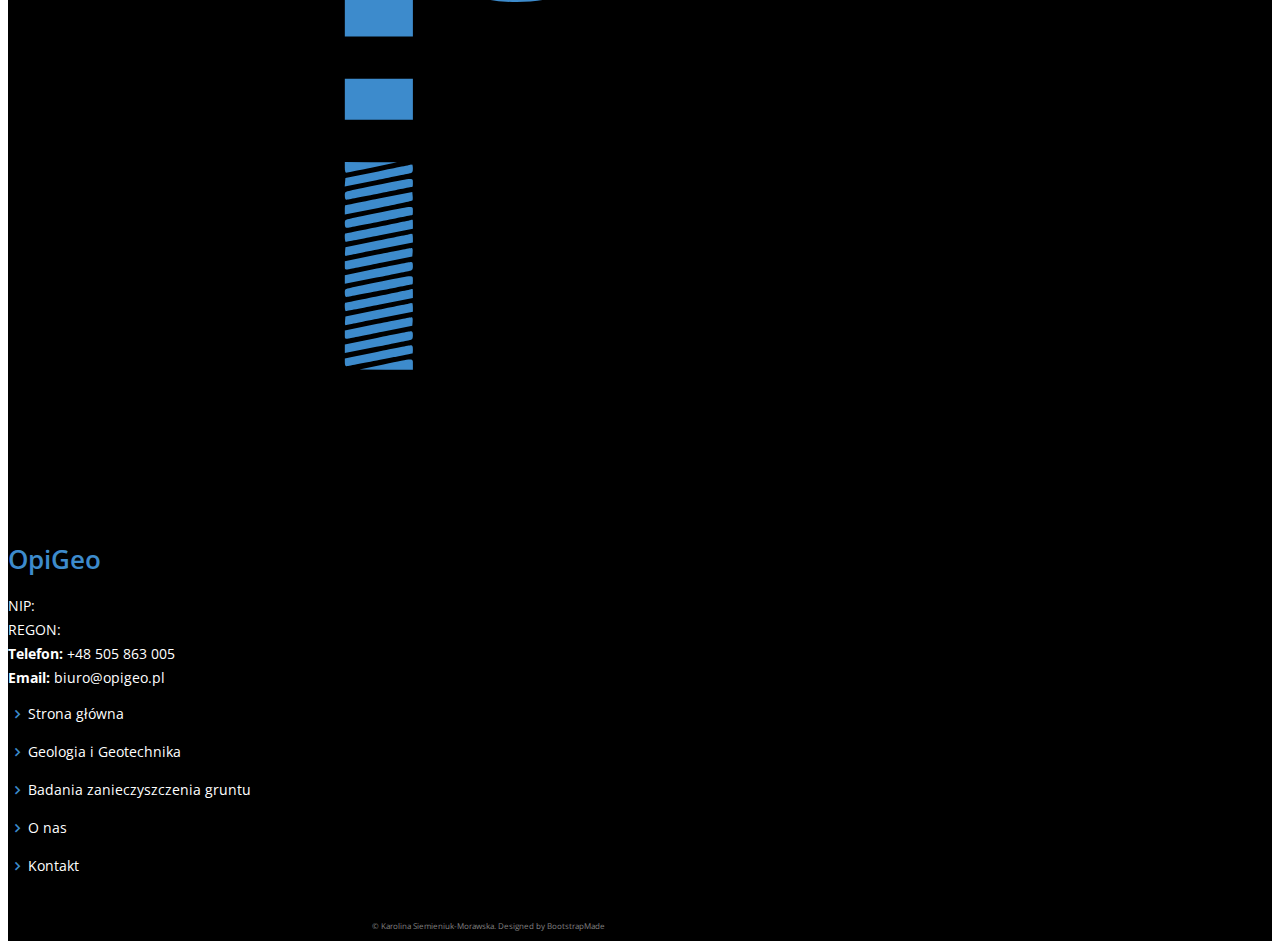
==== commit 3e9a5260: "lighten up the page" ====
--- a/index.html
+++ b/index.html
@@ -5,20 +5,19 @@
   <meta charset="utf-8">
   <meta content="width=device-width, initial-scale=1.0" name="viewport">
 
-  <title>Opigeo | Badania geologiczne</title>
+  <title>OpiGeo | Badania geologiczne</title>
   <meta content="Badania pod budowę domów jednorodzinnych, wielorodzinnych i na potrzeby przydomowych oczyszczalni ścieków" name="description">
   <meta content="opigeo geology opigeo.eu geologia geofizyka badania geologiczne warszawa wiercenia Warszawa wiercenia Mińsk wiercenia Siedlce geolog Warszawa geolog" name="keywords">
 
   <!-- Favicons -->
-  <link href="assets/img/logo.png" rel="icon">
-  <link href="assets/img/logo.png" rel="apple-touch-icon">
+  <link href="assets/logo.svg" rel="icon">
+  <link href="assets/logo.svg" rel="apple-touch-icon">
 
   <!-- Google Fonts -->
   <link href="https://fonts.googleapis.com/css?family=Open+Sans:300,300i,400,400i,600,600i,700,700i" rel="stylesheet">
 
-  <!-- Vendor CSS Files -->
-  <link href="assets/vendor/bootstrap/css/bootstrap.min.css" rel="stylesheet">
-  <link href="assets/vendor/boxicons/css/boxicons.min.css" rel="stylesheet">
+  <link href="https://cdn.jsdelivr.net/npm/bootstrap@5.1.3/dist/css/bootstrap.min.css" rel="stylesheet" integrity="sha384-1BmE4kWBq78iYhFldvKuhfTAU6auU8tT94WrHftjDbrCEXSU1oBoqyl2QvZ6jIW3" crossorigin="anonymous">
+  <link href='https://unpkg.com/boxicons@2.1.2/css/boxicons.min.css' rel='stylesheet'>
 
   <!-- Template Main CSS File -->
   <link href="css/style.css" rel="stylesheet">
@@ -27,21 +26,21 @@
 <body>
   <!-- ======= Header ======= -->
   <header id="header" class="fixed-top d-flex align-items-center">
-    <div class="container d-flex justify-content-between">
+    <div class="d-flex justify-content-between w-100 mx-2 m-md-5">
       <!-- Logo -->
       <div class="logo">
-        <a href="index.html"><img src="assets/img/logo.png" alt="logo" class="img-fluid">OpiGeo</a>
+        <a href="index.html"><img src="assets/logo.svg" alt="logo" class="img-fluid">OpiGeo</a>
       </div>
       <!-- Navbar -->
       <nav id="navbar" class="navbar">
         <ul>
           <li><a class="nav-link active" href="index.html">Strona główna</a></li>
           <li><a class="nav-link" href="geology-and-geophysics.html">Geologia i Geotechnika</a></li>
-          <li><a class="nav-link" href="contamination-surveys.html">Badania zanieczyszczeń gruntu</a></li>
+          <li><a class="nav-link" href="contamination-surveys.html">Badania zanieczyszczenia gruntu</a></li>
           <li><a class="nav-link" href="about.html">O nas</a></li>
           <li><a class="nav-link" href="contact.html">Kontakt</a></li>
         </ul>
-        <i class="bi bi-list mobile-nav-toggle"></i>
+        <i class='bx bx-menu mobile-nav-toggle'></i>
       </nav>
     </div>
   </header>
@@ -50,8 +49,8 @@
     <!-- Banner -->
     <section id="banner" class="d-flex flex-column justify-content-center align-items-center">
       <div class="d-flex align-items-center align-items-sm-end flex-column flex-sm-row">
-        <img src="assets/img/logo.png" alt="logo">
-        <div class="container" data-aos="fade-up">
+        <img src="assets/logo.svg" alt="logo">
+        <div class="container">
           <h1>OpiGeo</h1>
           <h2>Kompleksowe badania gruntów</h2>
         </div>
@@ -84,15 +83,15 @@
           </div>
         </div>
 
-        <!-- Badania zanieczyszczeń gruntu -->
+        <!-- Badania zanieczyszczenia gruntu -->
         <div class="row">
           <div class="col-md-12 col-lg-4 d-flex align-items-stretch mb-5 mb-lg-0">
             <div class="icon-box">
               <a href="contamination-surveys.html">
                 <div class="icon"><i class="bx bx-test-tube"></i></div>
-                <h4 class="title">Badania zanieczyszczeń gruntu</h4>
+                <h4 class="title">Badania zanieczyszczenia gruntu</h4>
                 <p class="description">
-                  Analiza stanu środowiska gruntowo-wodnego w  kierunku potencjalnego występowania zanieczyszczeń gruntu, w tym gleby, gruntu i wody. Badania te są szczególnie istotne przy podejmowaniu inwestycji na terenie poprzemysłowym lub obiektów stanowiących potencjalne źródło zanieczyszczeń.
+                  Analiza stanu środowiska gruntowo-wodnego w  kierunku potencjalnego występowania zanieczyszczenia gruntu, w tym gleby, gruntu i wody. Badania te są szczególnie istotne przy podejmowaniu inwestycji na terenie poprzemysłowym lub obiektów stanowiących potencjalne źródło zanieczyszczenia.
                 </p>
                 <a href="contamination-surveys.html" class="box-btn">Sprawdź</a>
               </a>
@@ -137,7 +136,7 @@
       <div class="container">
         <div class="row">
           <div class="col-lg-2 col-sm-2">
-            <img src="assets/img/logo.png" alt="logo">
+            <img src="assets/logo.svg" alt="logo">
           </div>
 
           <div class="col-lg-3 col-sm-4">
@@ -158,7 +157,7 @@
             <ul>
               <li><i class="bx bx-chevron-right"></i> <a href="index.html">Strona główna</a></li>
               <li><i class="bx bx-chevron-right"></i> <a href="geology-and-geophysics.html">Geologia i Geotechnika</a></li>
-              <li><i class="bx bx-chevron-right"></i> <a href="contamination-surveys.html">Badania zanieczyszczeń gruntu</a></li>
+              <li><i class="bx bx-chevron-right"></i> <a href="contamination-surveys.html">Badania zanieczyszczenia gruntu</a></li>
               <li><i class="bx bx-chevron-right"></i> <a href="about.html">O nas</a></li>
               <li><i class="bx bx-chevron-right"></i> <a href="contact.html">Kontakt</a></li>
             </ul>
@@ -169,15 +168,12 @@
 
     <div class="container">
       <div class="credits">
-        &copy; Copyright Maxim. All Rights Reserved. Designed by <a href="https://bootstrapmade.com/">BootstrapMade</a>
+        &copy; Karolina Siemieniuk-Morawska. Designed by <a href="https://bootstrapmade.com/">BootstrapMade</a>
       </div>
     </div>
   </footer>
 
   <a href="#" class="back-to-top d-flex align-items-center justify-content-center"><i class="bx bx-chevron-up"></i></a>
-
-  <!-- Vendor JS Files -->
-  <script src="assets/vendor/bootstrap/js/bootstrap.bundle.min.js"></script>
 
   <!-- Template Main JS File -->
   <script src="js/main.js"></script>
@@ -190,7 +186,7 @@
       "serviceType": "Badania geologiczne i geofizyczne",
       "provider": {
         "@type": "LocalBusiness",
-        "name": "Opigeo"
+        "name": "OpiGeo"
       },
       "areaServed": {
         "@type": "AdministrativeArea",
@@ -231,7 +227,7 @@
             "@type": "Offer",
             "itemOffered": {
               "@type": "Service",
-              "name": "Badania zanieczyszczeń"
+              "name": "Badania zanieczyszczenia"
             }
           },
           {
--- a/css/style.css
+++ b/css/style.css
@@ -48,10 +48,6 @@
 .back-to-top.active {
   visibility: visible;
   opacity: 1;
-}
-
-[data-aos-delay] {
-  transition-delay: 0s !important;
 }
 
 /*--------------------------------------------------------------
@@ -221,16 +217,14 @@
 }
 .navbar-mobile .mobile-nav-toggle {
   position: absolute;
-  top: 15px;
-  right: 15px;
+  top: 30px;
+  right: 8px;
 }
 .navbar-mobile ul {
   display: block;
   position: absolute;
-  top: 55px;
+  top: 60px;
   right: 15px;
-  bottom: 15px;
-  left: 15px;
   padding: 10px 0;
   background-color: #fff;
   overflow-y: auto;
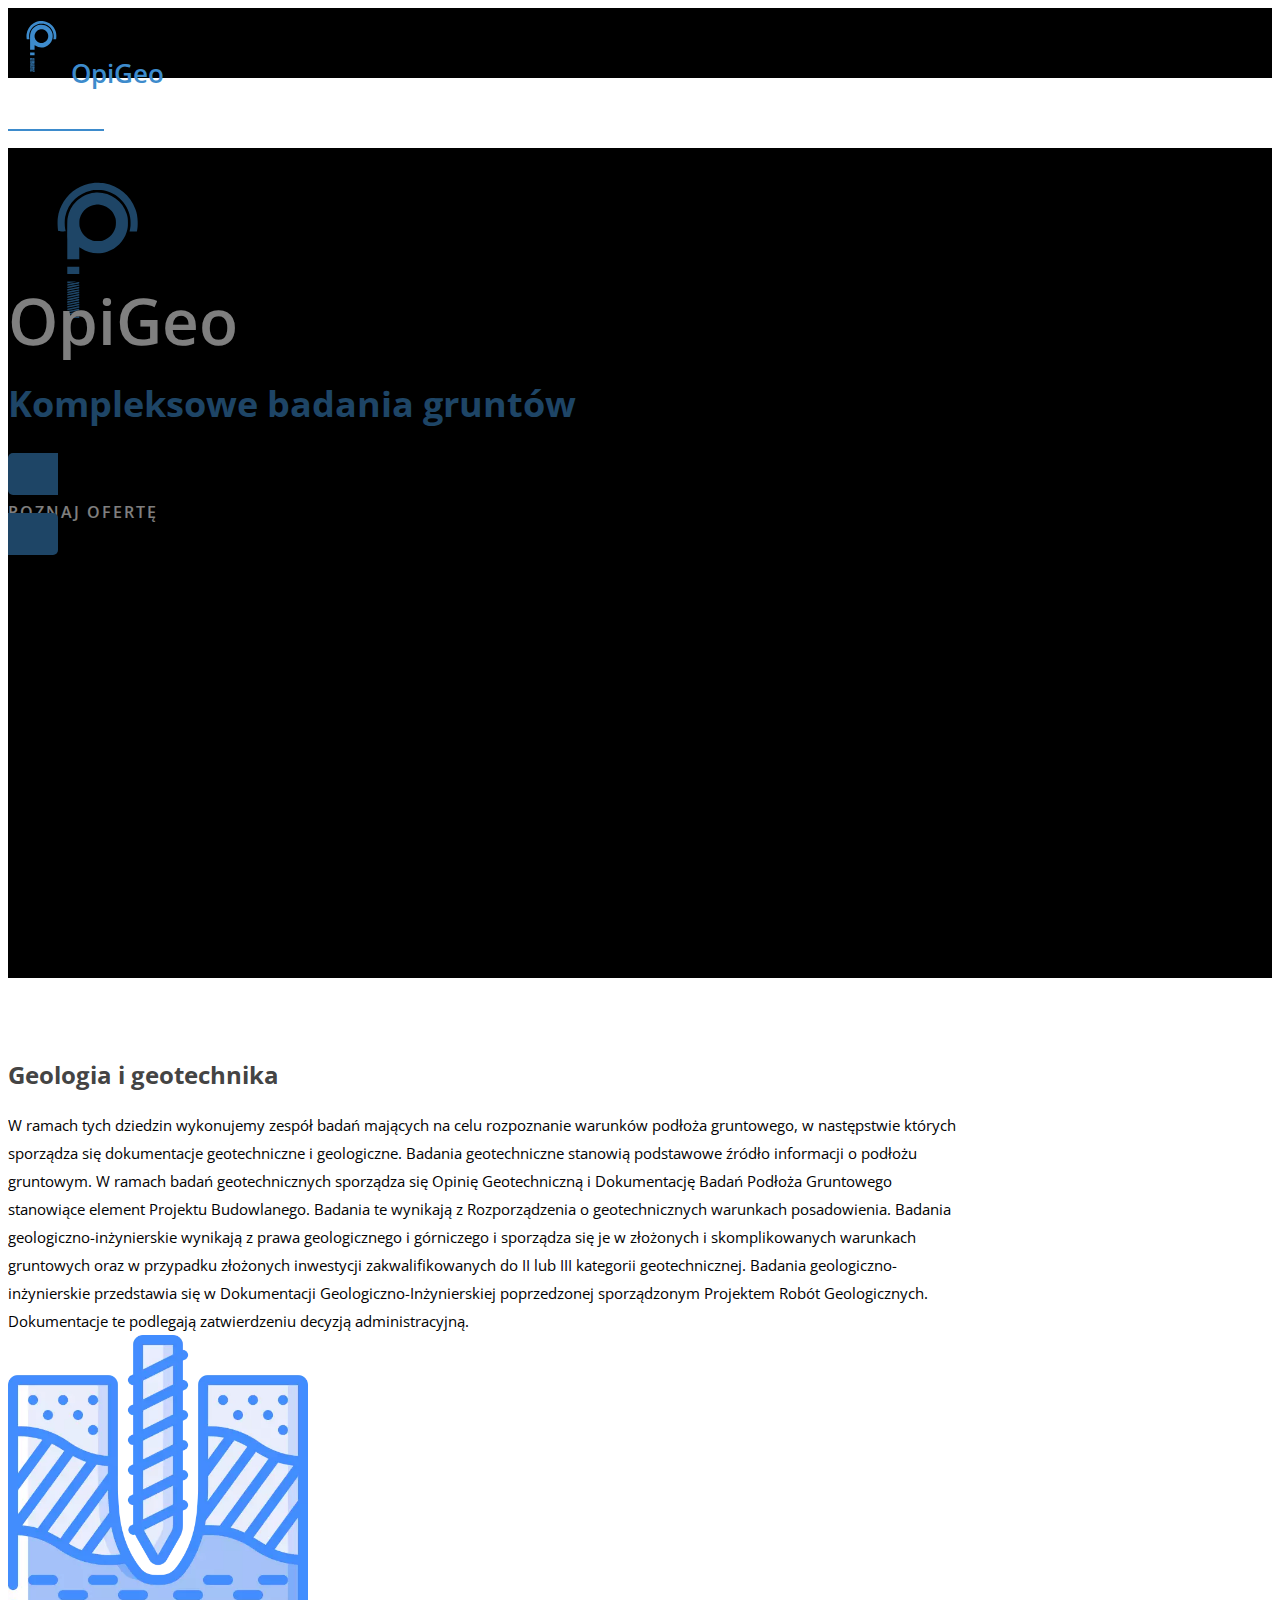
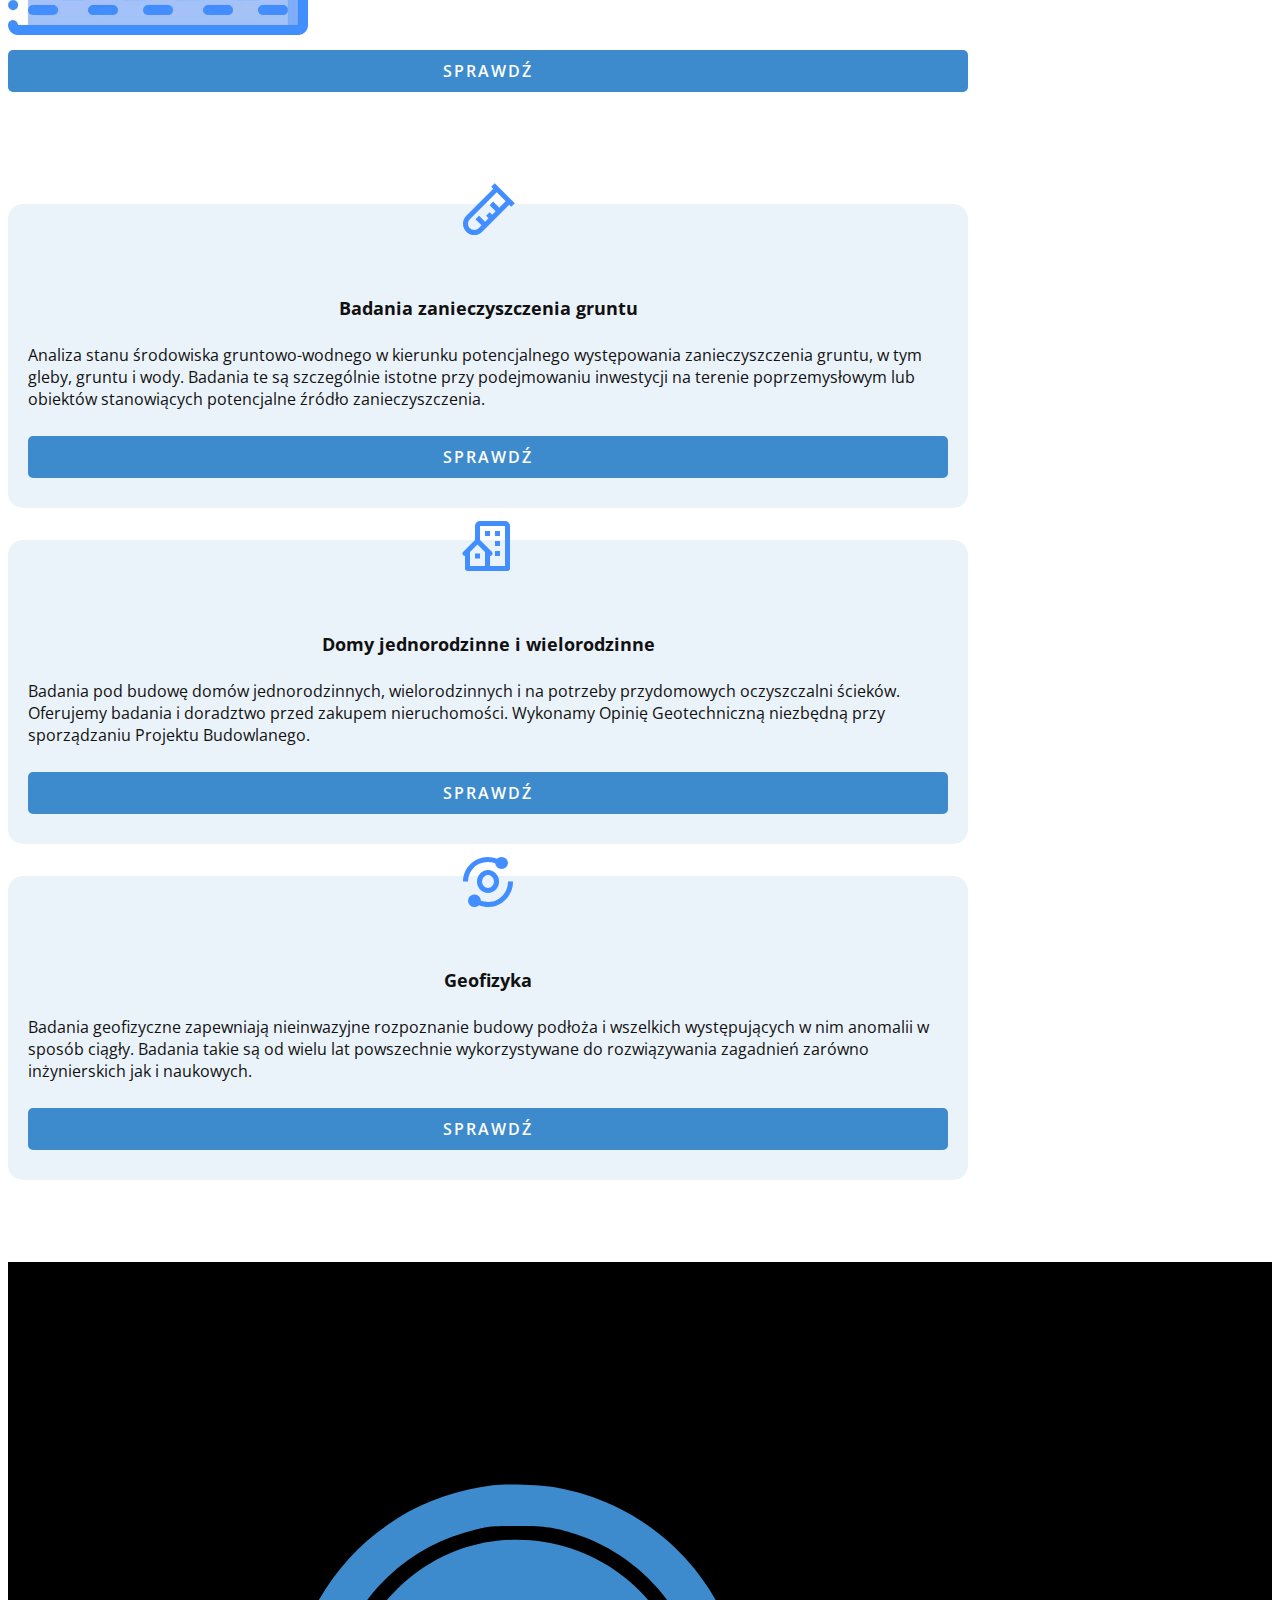
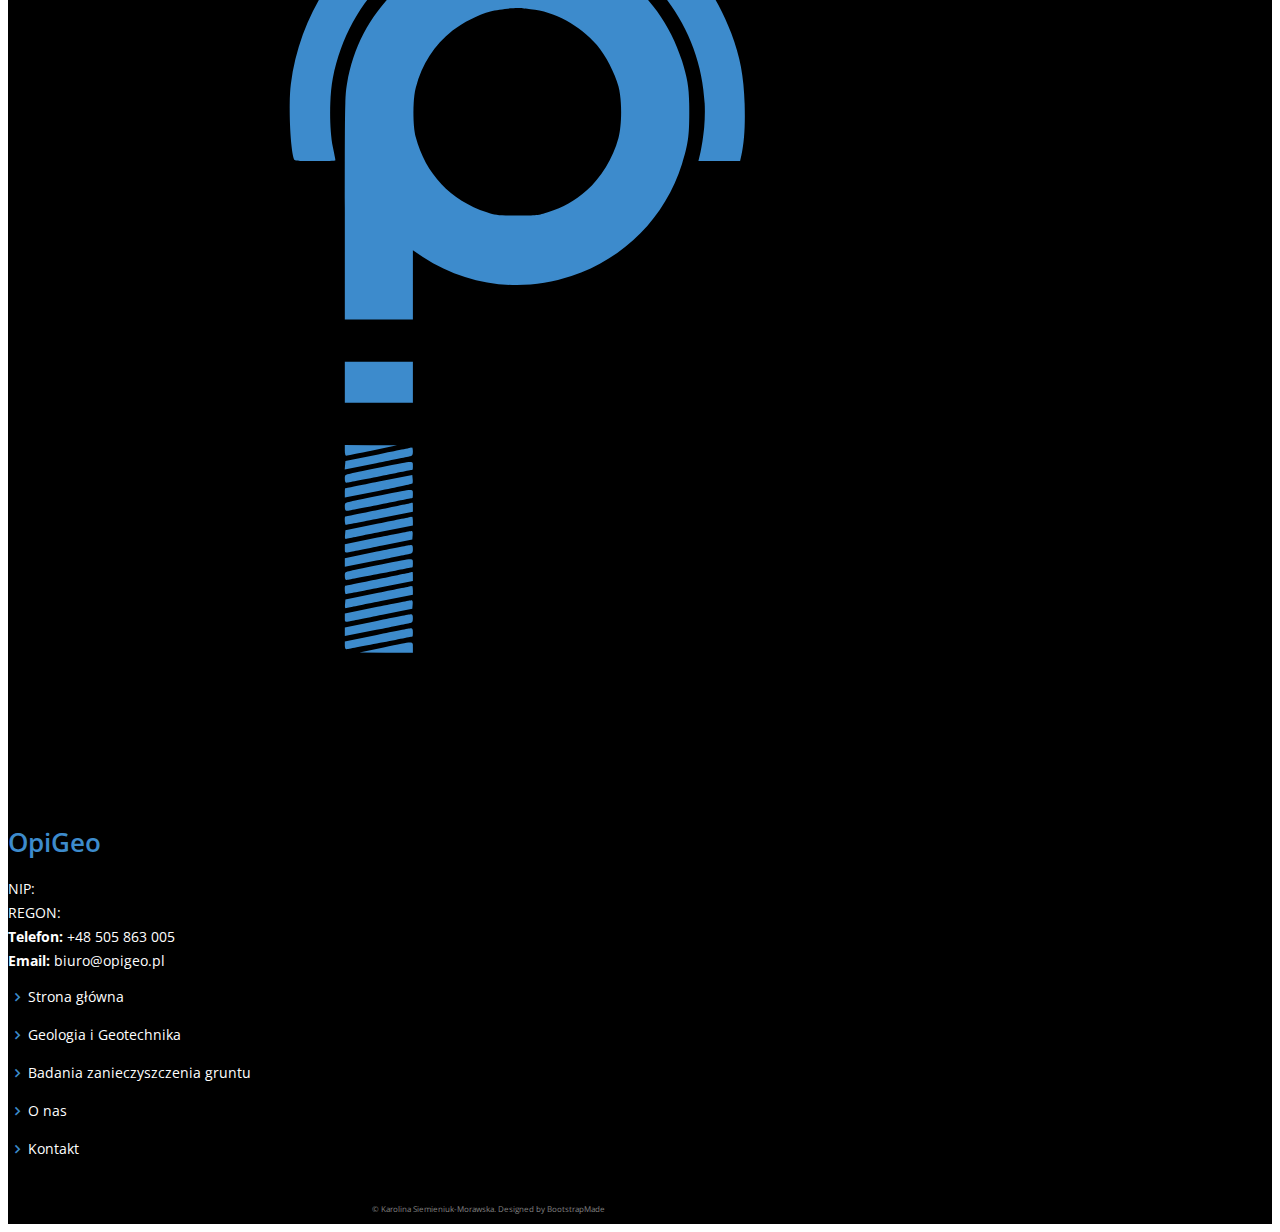
==== commit e0963a3e: "images optimization" ====
--- a/index.html
+++ b/index.html
@@ -77,7 +77,7 @@
               </p>
             </div>
             <div class="ms-lg-5 d-flex flex-column justify-content-between pt-3">
-              <img src="https://i.imgur.com/B8pIRkp.png" alt="drill" height="300">
+              <img src="assets/img/drill.webp" alt="drill" height="300">
               <a href="geology-and-geophysics.html" class="box-btn">Sprawdź</a>
             </div>
           </div>
@@ -190,55 +190,68 @@
       },
       "areaServed": {
         "@type": "AdministrativeArea",
-        "name": "Warszawa"
-      },
-      "availableChannel": {
-        "serviceLocation": {
-          "@type": "Office",
-          "name": "Warszawa",
-          "address": {
-            "@type": "PostalAddress",
-            "streetAddress": "Potockich 112/32",
-            "addressLocality": "Warszawa",
-            "addressRegion": "Mazowieckie",
-            "postalCode": "04-534"
-          }
-        }
+        "name": "mazowieckie"
       },
       "hasOfferCatalog": {
         "@type": "OfferCatalog",
-        "name": "Badania gruntów",
+        "name": "Badania geologiczne i geofizyczne",
         "itemListElement": [
           {
-            "@type": "Offer",
-            "itemOffered": {
-              "@type": "Service",
-              "name": "Badania geologiczne"
-            }
+            "@type": "OfferCatalog",
+            "name": "Badania gruntów",
+            "itemListElement": [
+              {
+                "@type": "Offer",
+                "itemOffered": {
+                  "@type": "Service",
+                  "name": "Badania geologiczne"
+                }
+              },
+              {
+                "@type": "Offer",
+                "itemOffered": {
+                  "@type": "Service",
+                  "name": "Badania geofizyczne"
+                }
+              },
+              {
+                "@type": "Offer",
+                "itemOffered": {
+                  "@type": "Service",
+                  "name": "Badanie zanieczyszczenia"
+                }
+              }
+            ]
           },
           {
-            "@type": "Offer",
-            "itemOffered": {
-              "@type": "Service",
-              "name": "Badania geofizyczne"
-            }
-          },
-          {
-            "@type": "Offer",
-            "itemOffered": {
-              "@type": "Service",
-              "name": "Badania zanieczyszczenia"
-            }
-          },
-          {
-            "@type": "Offer",
-            "itemOffered": {
-              "@type": "Service",
-              "name": "Dokumentacja geotechniczna"
-            }
-          },
+            "@type": "OfferCatalog",
+            "name": "Dokumentacja geotechniczna",
+            "itemListElement": [
+              {
+                "@type": "Offer",
+                "itemOffered": {
+                  "@type": "Service",
+                  "name": "na potrzeby posadowienia budynku"
+                }
+              },
+              {
+                "@type": "Offer",
+                "itemOffered": {
+                  "@type": "Service",
+                  "name": "geologiczno-inżynierska"
+                }
+              },
+              {
+                "@type": "Offer",
+                "itemOffered": {
+                  "@type": "Service",
+                  "name": "projekty planu remediacji w uzgodnieniu z RDOŚ"
+                }
+              }
+            ]
+          }
         ]
-      },
+      }
     }
   </script>
 </body>
--- a/css/style.css
+++ b/css/style.css
@@ -220,6 +220,11 @@
   top: 30px;
   right: 8px;
 }
+@media (min-width: 768px) {
+  .navbar-mobile .mobile-nav-toggle {
+    right: 3rem;
+  }
+}
 .navbar-mobile ul {
   display: block;
   position: absolute;
@@ -229,6 +234,11 @@
   background-color: #fff;
   overflow-y: auto;
   transition: 0.3s;
+}
+@media (min-width: 768px) {
+  .navbar-mobile ul {
+    right: 3rem;
+  }
 }
 .navbar-mobile > ul > li + li {
   margin: 0;
@@ -374,7 +384,7 @@
 #banner {
   width: 100%;
   height: calc(100vh - 70px);
-  background: url("https://i.imgur.com/GIBEQB3.jpg") center;
+  background: url("../assets/img/tlo.webp") center;
   background-color: black;
   background-size: cover;
   position: relative;
@@ -603,7 +613,7 @@
   display: flex;
 }
 .geo ul li:before {
-  content: url('https://i.imgur.com/yeJZDq8.png?1') ;
+  content: url('../assets/img/shovel.png') ;
   display: block;
   margin-right: 15px;
 }
@@ -652,7 +662,7 @@
   display: flex;
 }
 .contamination-surveys ul li:before {
-  content: url('https://i.imgur.com/yeJZDq8.png?1') ;
+  content: url('../assets/img/shovel.png') ;
   display: block;
   margin-right: 15px;
 }
@@ -694,7 +704,7 @@
   display: flex;
 }
 .contact ul li:before {
-  content: url('https://i.imgur.com/yeJZDq8.png?1') ;
+  content: url('../assets/img/shovel.png') ;
   display: block;
   margin-right: 15px;
 }
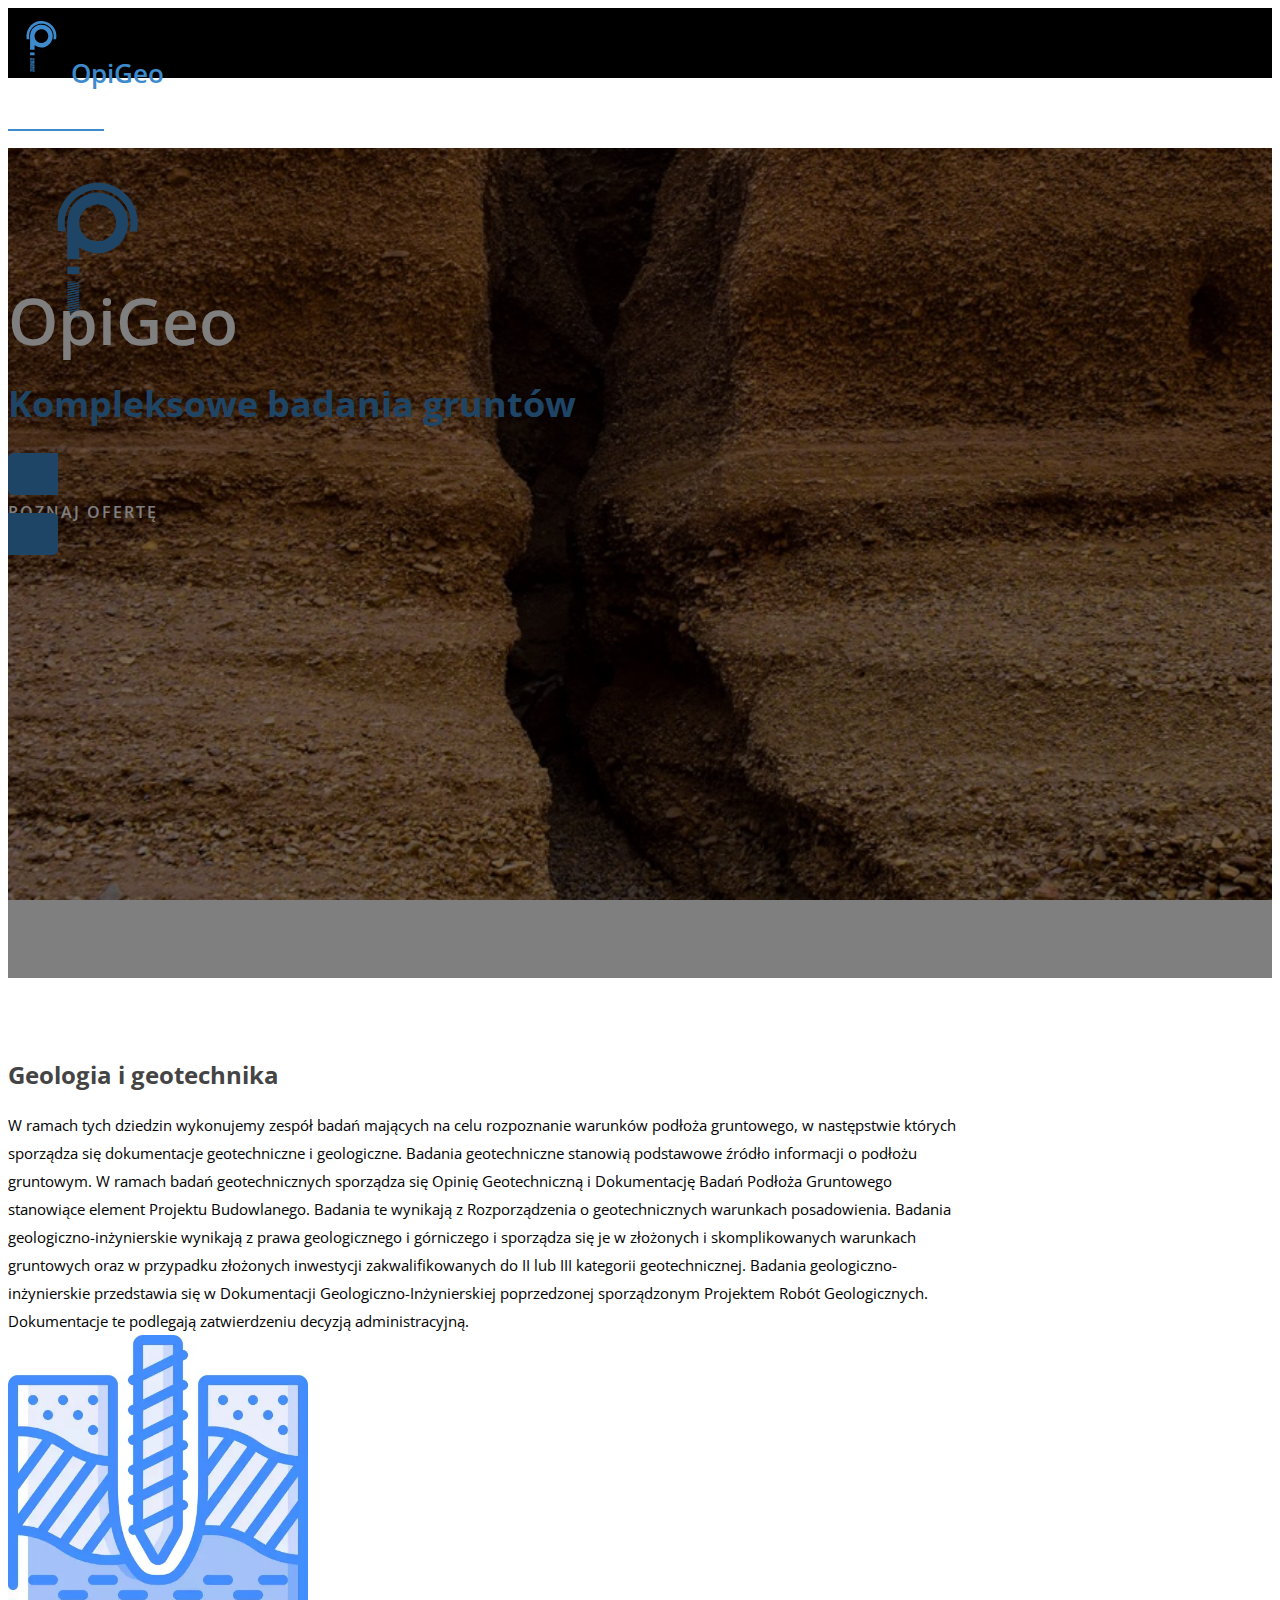
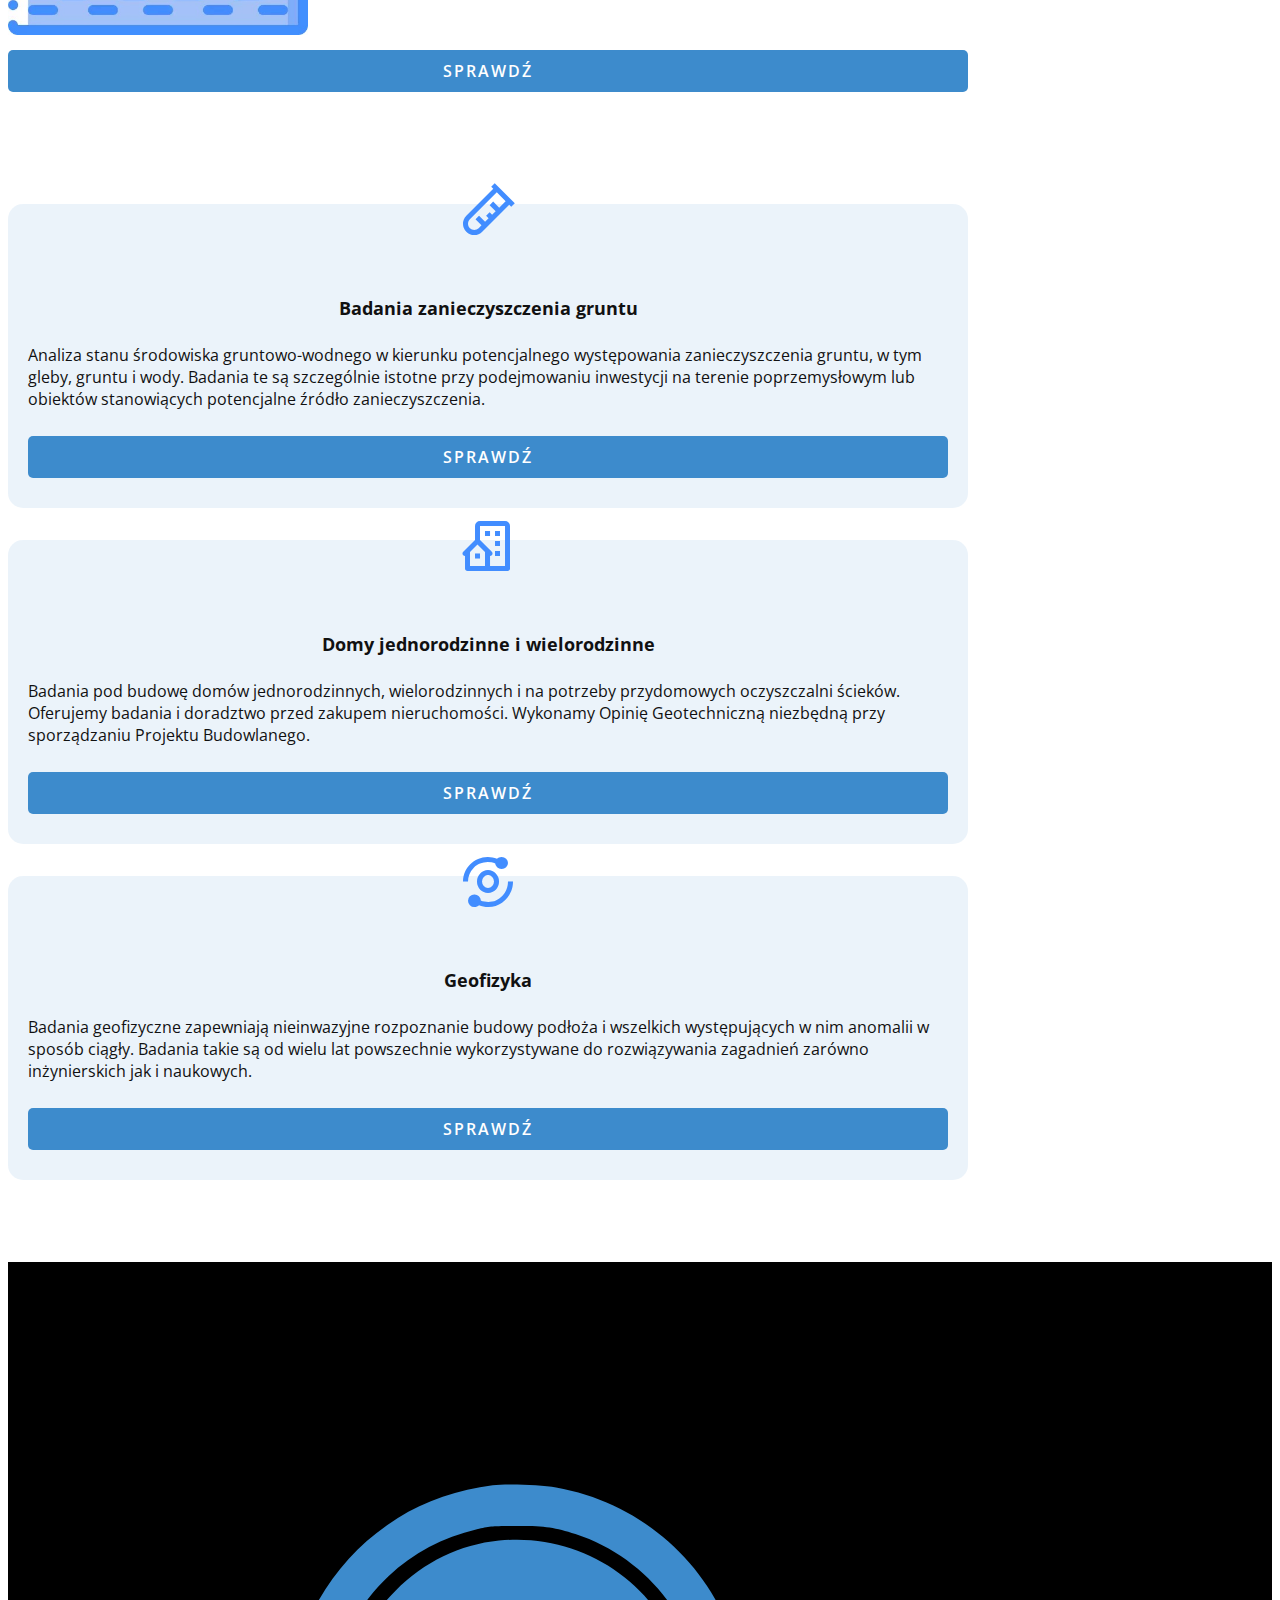
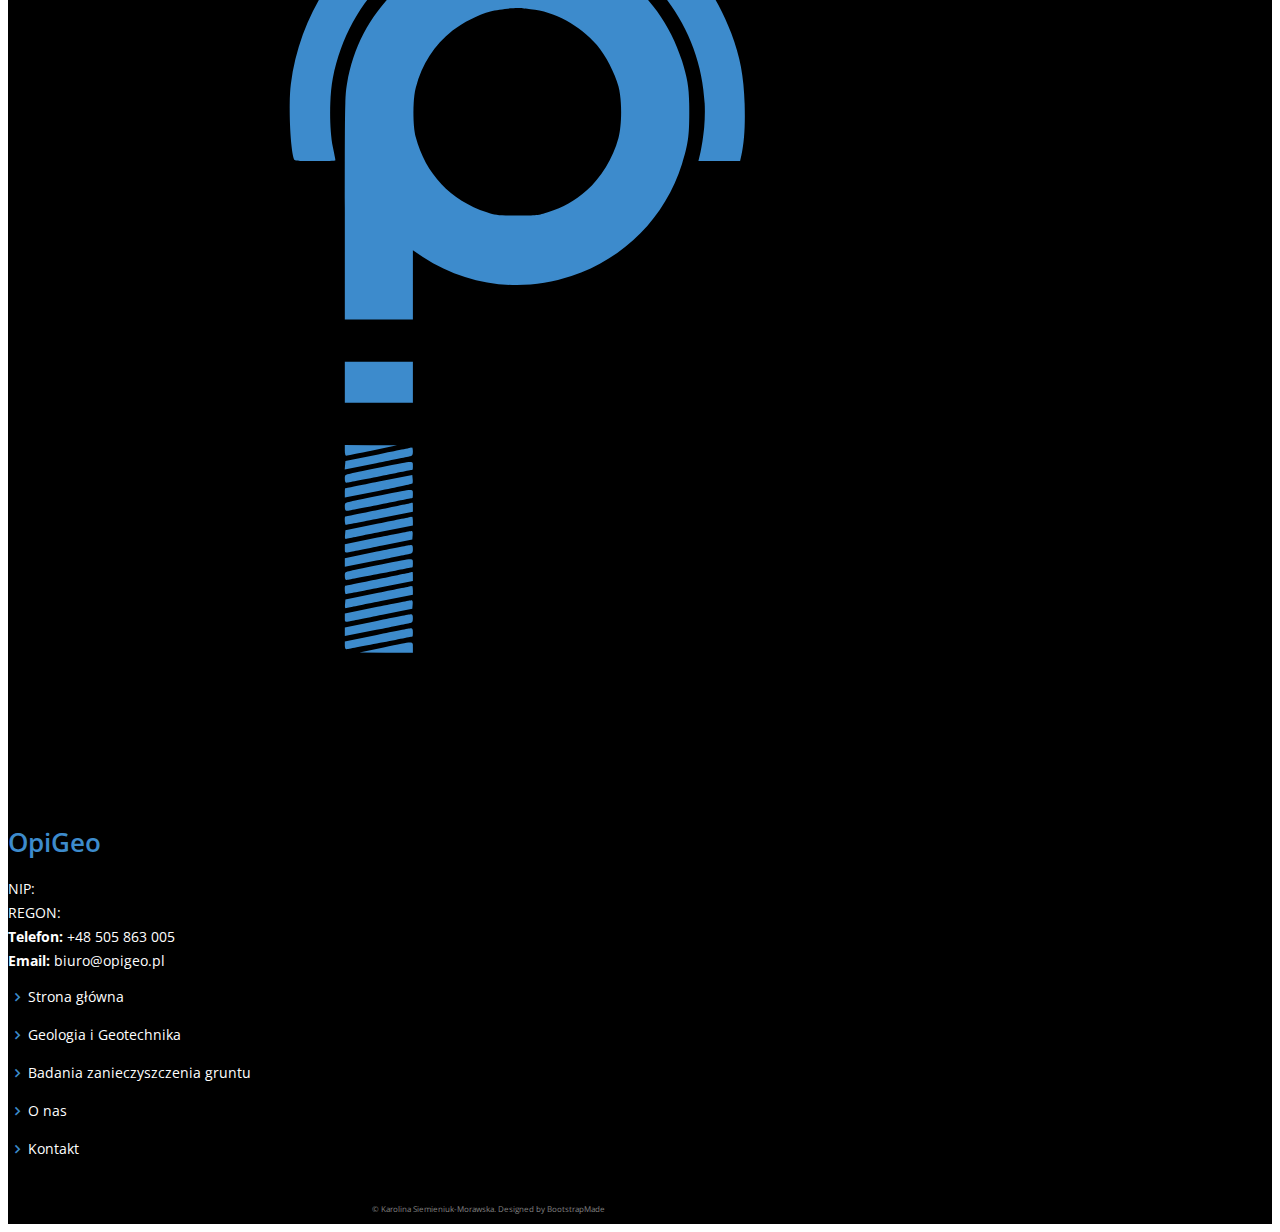
==== commit fcc17654: "img resize" ====
--- a/index.html
+++ b/index.html
@@ -77,7 +77,7 @@
               </p>
             </div>
             <div class="ms-lg-5 d-flex flex-column justify-content-between pt-3">
-              <img src="assets/img/drill.webp" alt="drill" height="300">
+              <img src="assets/img/drill.jpeg" alt="drill" height="300">
               <a href="geology-and-geophysics.html" class="box-btn">Sprawdź</a>
             </div>
           </div>
--- a/css/style.css
+++ b/css/style.css
@@ -384,7 +384,7 @@
 #banner {
   width: 100%;
   height: calc(100vh - 70px);
-  background: url("../assets/img/tlo.webp") center;
+  background: url("../assets/img/tlo.jpeg") center;
   background-color: black;
   background-size: cover;
   position: relative;
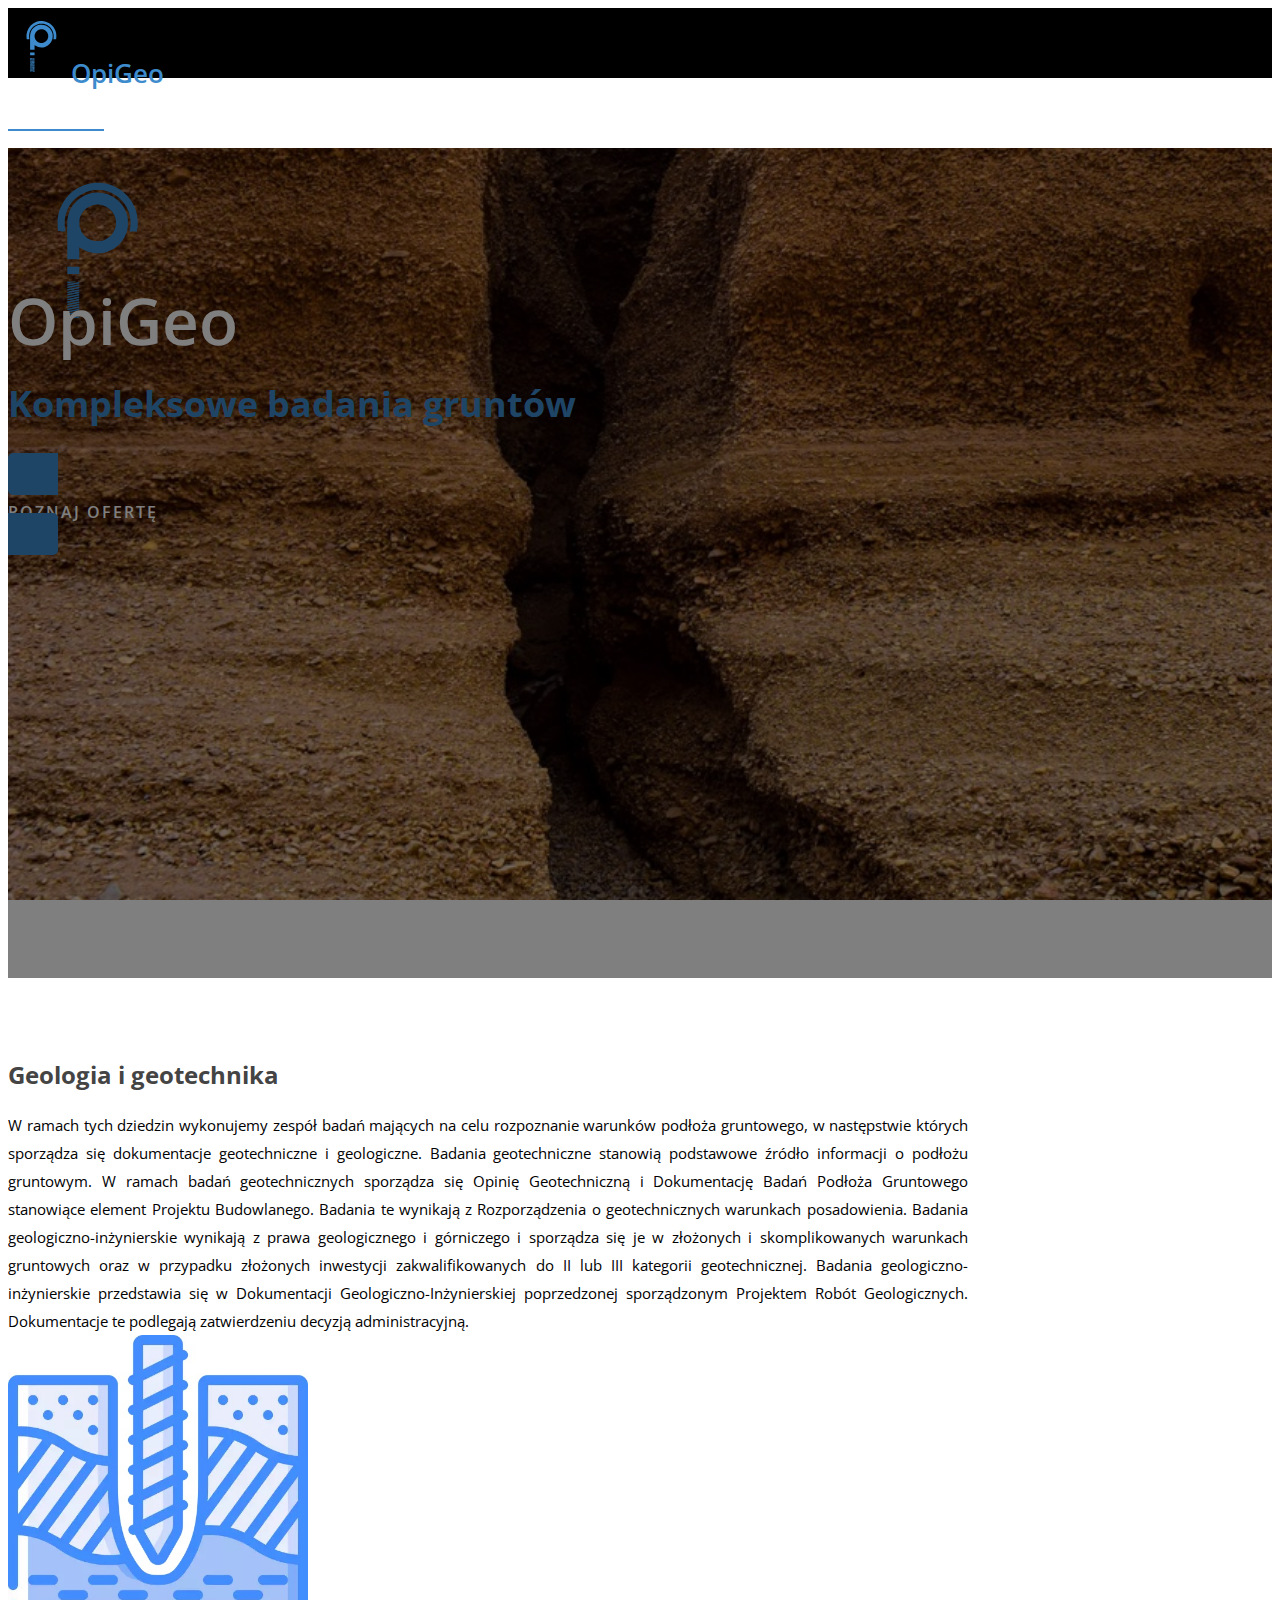
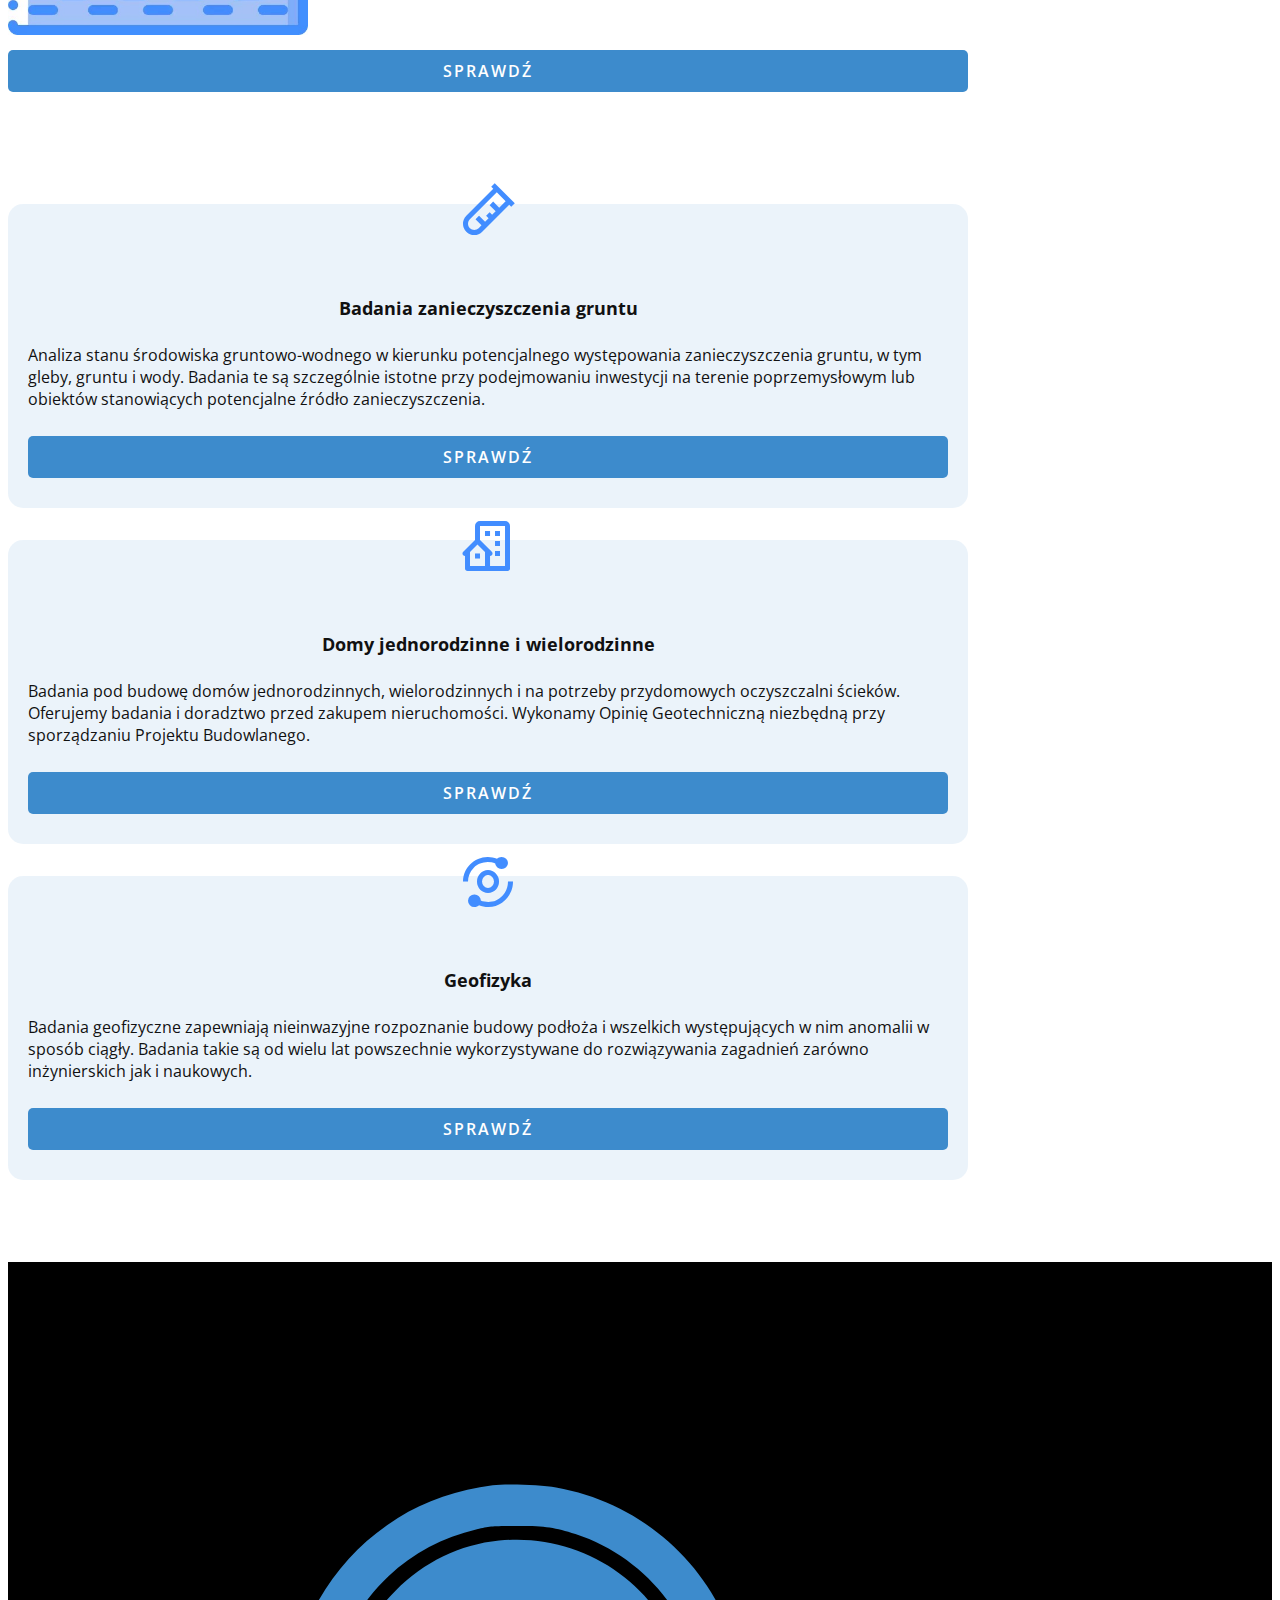
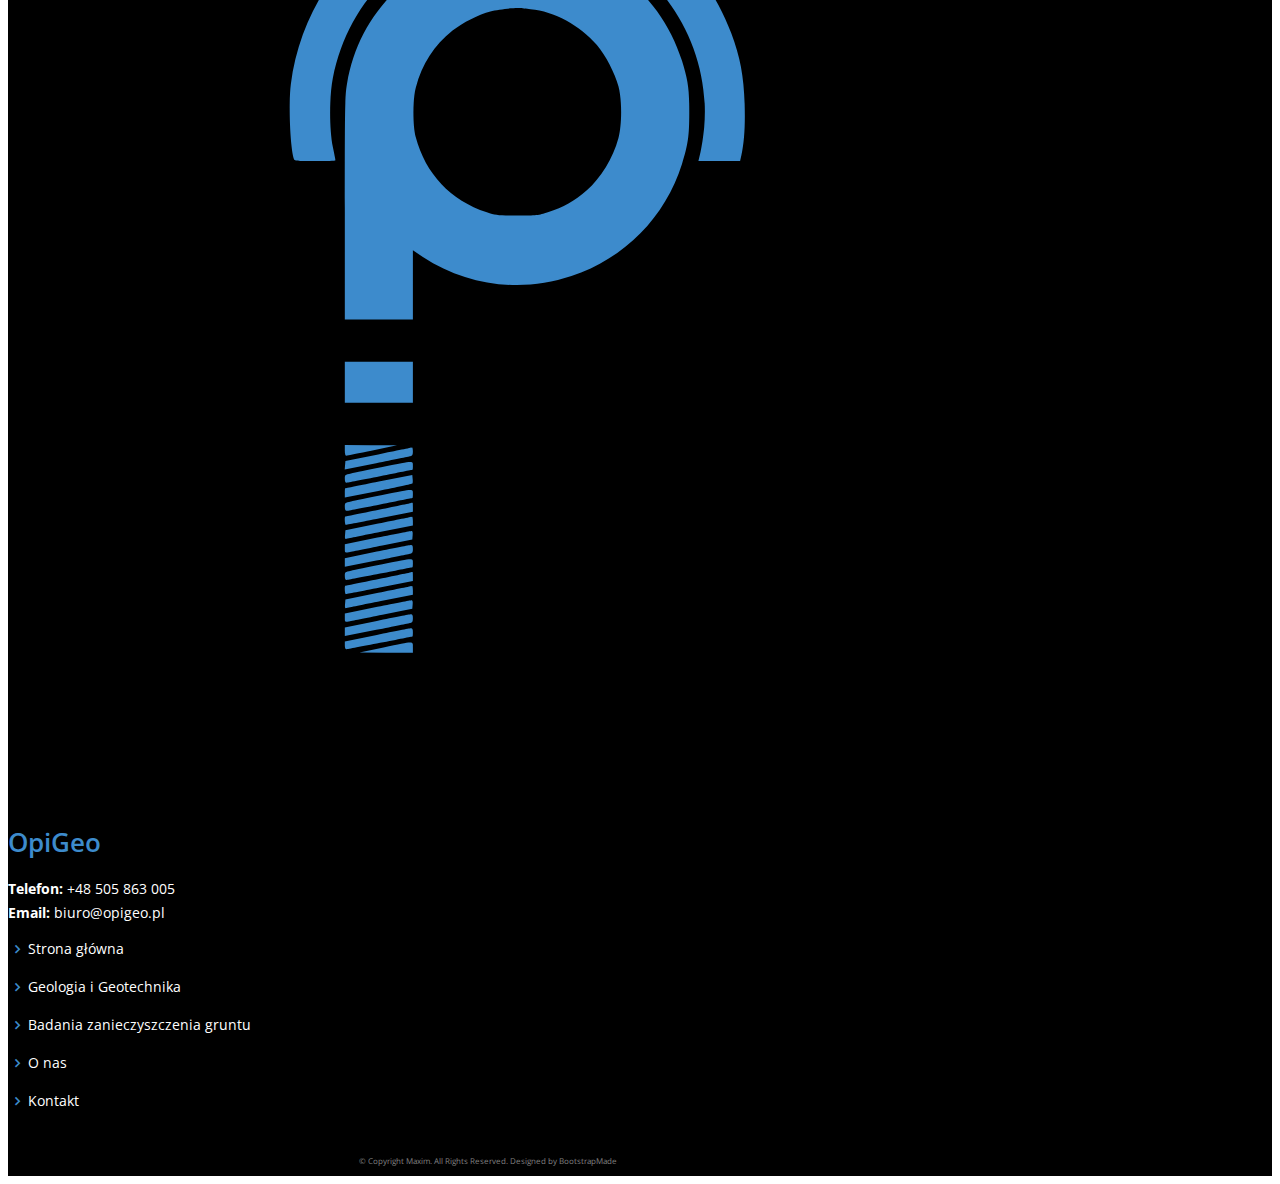
==== commit e4b3db56: "moje 2 zmiany, NIP, justowanie, komentarze" ====
--- a/index.html
+++ b/index.html
@@ -130,48 +130,47 @@
     </section>
   </main>
 
-  <!-- ======= Footer ======= -->
-  <footer id="footer">
-    <div class="footer-top">
-      <div class="container">
-        <div class="row">
-          <div class="col-lg-2 col-sm-2">
-            <img src="assets/logo.svg" alt="logo">
-          </div>
-
-          <div class="col-lg-3 col-sm-4">
-            <div class="footer-info">
-              <h3>OpiGeo</h3>
-              <p>
-                NIP:
-                <br>
-                REGON:
-                <br>
-                <strong>Telefon:</strong> +48 505 863 005<br>
-                <strong>Email:</strong> biuro@opigeo.pl<br>
-              </p>
-            </div>
-          </div>
-
-          <div class="col-lg-6 col-sm-6 footer-links d-sm-block d-none">
-            <ul>
-              <li><i class="bx bx-chevron-right"></i> <a href="index.html">Strona główna</a></li>
-              <li><i class="bx bx-chevron-right"></i> <a href="geology-and-geophysics.html">Geologia i Geotechnika</a></li>
-              <li><i class="bx bx-chevron-right"></i> <a href="contamination-surveys.html">Badania zanieczyszczenia gruntu</a></li>
-              <li><i class="bx bx-chevron-right"></i> <a href="about.html">O nas</a></li>
-              <li><i class="bx bx-chevron-right"></i> <a href="contact.html">Kontakt</a></li>
-            </ul>
-          </div>
+ <!-- ======= Footer ======= -->
+ <footer id="footer">
+  <div class="footer-top">
+    <div class="container">
+      <div class="row">
+        <div class="col-lg-2 col-sm-2">
+          <img src="assets/logo.svg" alt="logo">
+        </div>
+
+        <div class="col-lg-3 col-sm-4">
+          <div class="footer-info">
+            <h3>OpiGeo</h3>
+            <p>
+              <!-- miejsce na NIP: -->
+              <!-- miejsce na REGON: -->
+              <!-- <br> to wolna linia -->
+              <strong>Telefon:</strong> +48 505 863 005<br>
+              <strong>Email:</strong> biuro@opigeo.pl<br>
+            </p>
+          </div>
+        </div>
+
+        <div class="col-lg-6 col-sm-6 footer-links d-sm-block d-none">
+          <ul>
+            <li><i class="bx bx-chevron-right"></i> <a href="index.html">Strona główna</a></li>
+            <li><i class="bx bx-chevron-right"></i> <a href="geology-and-geophysics.html">Geologia i Geotechnika</a></li>
+            <li><i class="bx bx-chevron-right"></i> <a href="contamination-surveys.html">Badania zanieczyszczenia gruntu</a></li>
+            <li><i class="bx bx-chevron-right"></i> <a href="about.html">O nas</a></li>
+            <li><i class="bx bx-chevron-right"></i> <a href="contact.html">Kontakt</a></li>
+          </ul>
         </div>
       </div>
     </div>
-
-    <div class="container">
-      <div class="credits">
-        &copy; Karolina Siemieniuk-Morawska. Designed by <a href="https://bootstrapmade.com/">BootstrapMade</a>
-      </div>
+  </div>
+
+  <div class="container">
+    <div class="credits">
+      &copy; Copyright Maxim. All Rights Reserved. Designed by <a href="https://bootstrapmade.com/">BootstrapMade</a>
     </div>
-  </footer>
+  </div>
+</footer>
 
   <a href="#" class="back-to-top d-flex align-items-center justify-content-center"><i class="bx bx-chevron-up"></i></a>
 
--- a/css/style.css
+++ b/css/style.css
@@ -301,6 +301,7 @@
 section {
   padding: 20px 0 50px 0;
   overflow: hidden;
+  text-align: justify;/* # about */
 }
 .section-bg {
   background-color: rgba(61, 139, 204, 0.1);
@@ -316,6 +317,7 @@
   font-weight: 600;
   padding-bottom: 0;
   letter-spacing: 1px;
+
 }
 .section-title p {
   margin-bottom: 0;
@@ -484,7 +486,7 @@
   height: 30vh;
 }
 /*--------------------------------------------------------------
-# Services
+# Services - Index?
 --------------------------------------------------------------*/
 .services .box {
   margin: 2.5rem 0;
@@ -500,6 +502,7 @@
   line-height: 28px;
   color: #000;
   margin-bottom: 0;
+  text-align: justify;/* # index geo&geo */
 }
 .services .icon-box {
   padding: 60px 20px 30px 20px;
@@ -539,6 +542,8 @@
 }
 .services .icon-box .description {
     color: #111;
+    text-align: left;
+  /* # index 3 dolne prostokaty */
 }
 .services .box-btn {
   text-transform: uppercase;
@@ -589,10 +594,13 @@
 .geo div.d-flex {
   margin-bottom: 5rem;
   justify-content: space-between;
+  text-align: justify;/* # text */
 }
 .geo h3 {
   font-weight: 700;
   margin-bottom: 2rem;
+  text-align: left;
+  /* # nagłówki nr 2: */
 }
 .geo img {
   max-width: 500px;
@@ -611,6 +619,7 @@
   list-style-type: none;
   padding: 5px 0;
   display: flex;
+   /* # oferujemy: */
 }
 .geo ul li:before {
   content: url('../assets/img/shovel.png') ;
